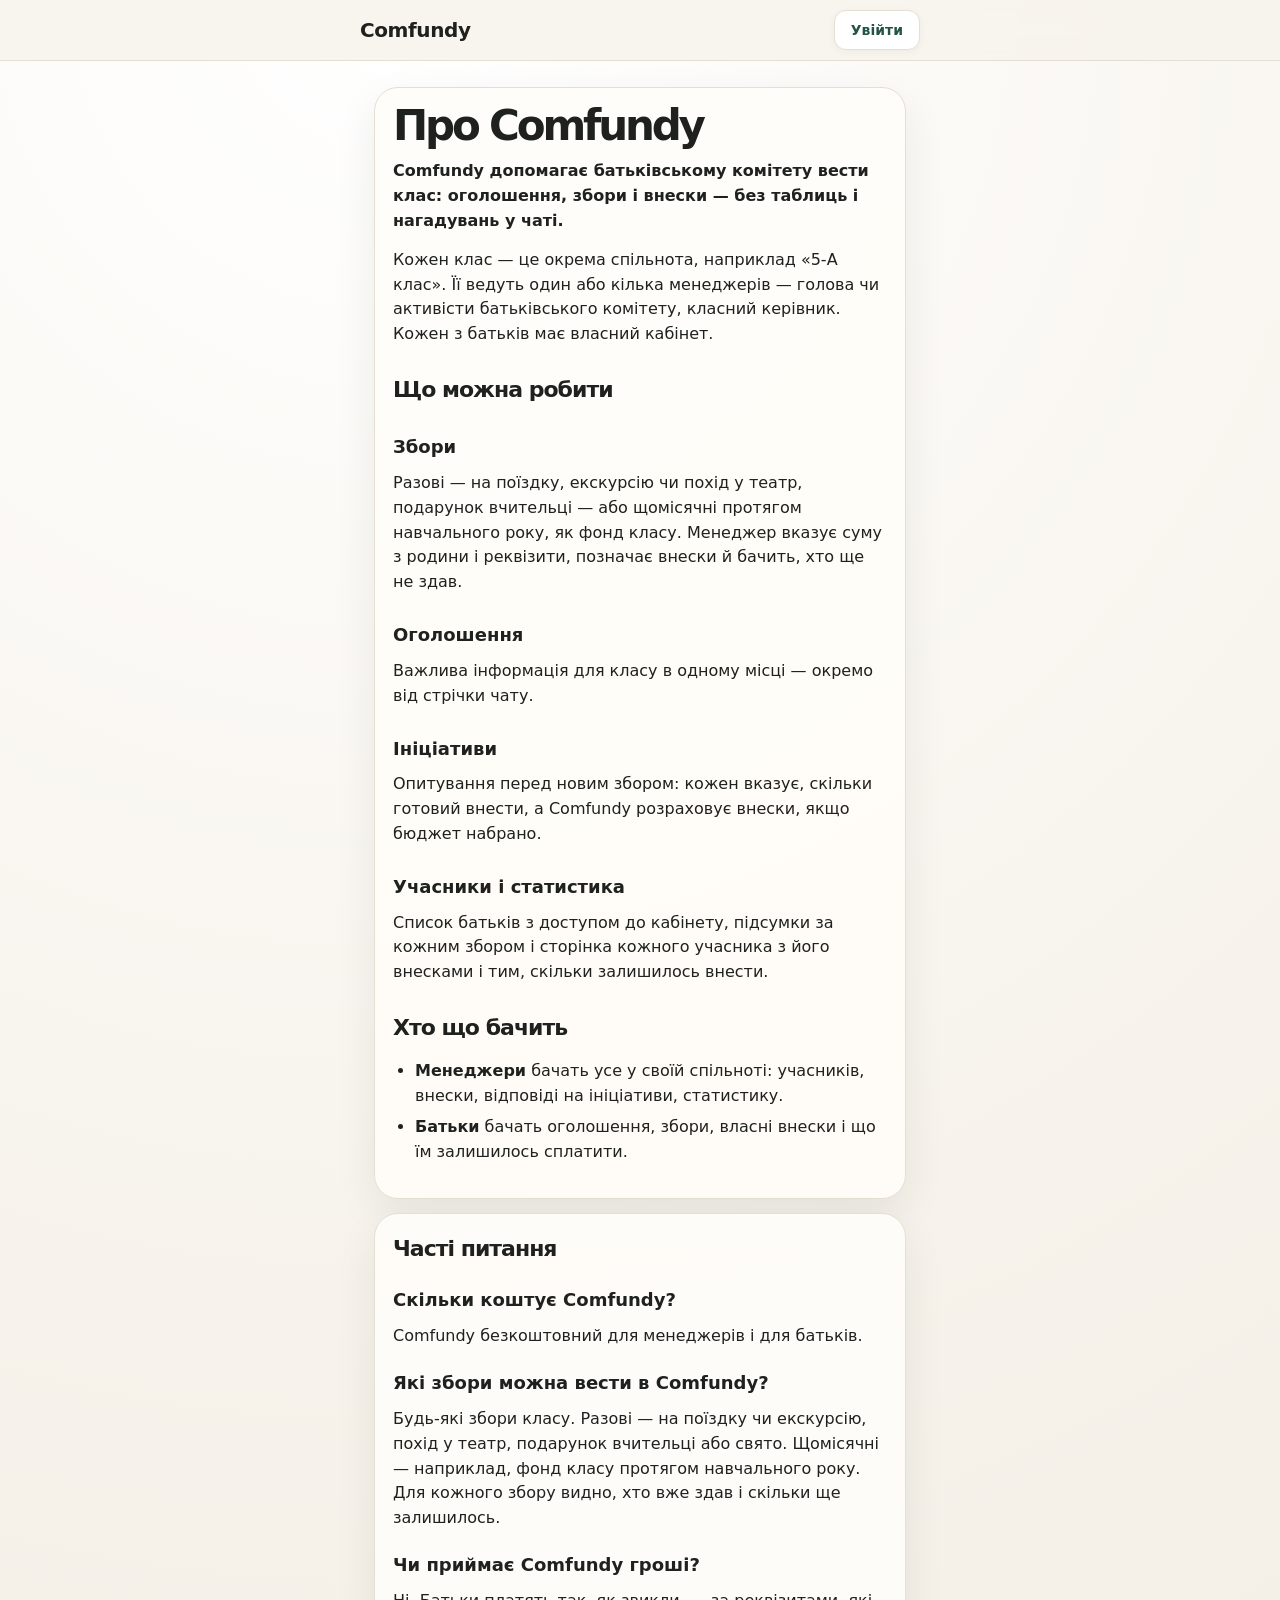
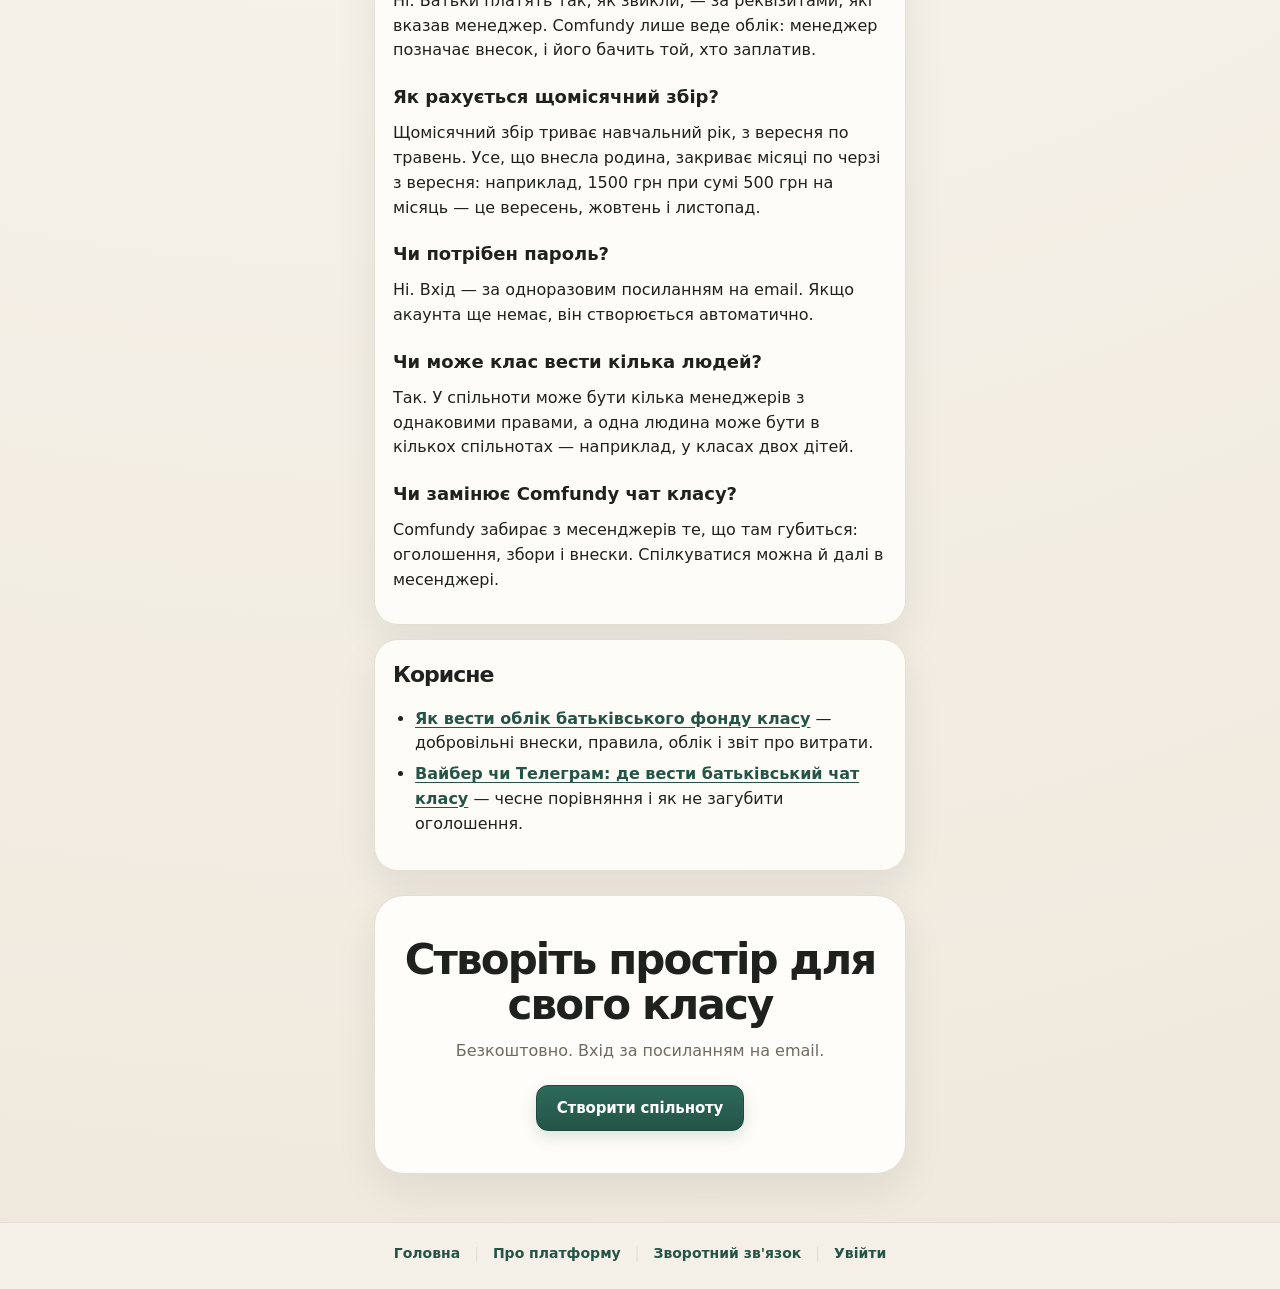
==== about/index.html @ 121c72b6 "Без слова «борг»: лендінг, «Про платформу», llms.txt і кабінет" ====
<!doctype html>
<html lang="uk">
<head>
  <meta charset="utf-8">
  <meta http-equiv="Content-Security-Policy" content="default-src 'self'; script-src 'self' 'unsafe-inline' https://cdn.jsdelivr.net; connect-src 'self' https://rcnyixakafcpmigojfhe.supabase.co wss://rcnyixakafcpmigojfhe.supabase.co; img-src 'self' data:; style-src 'self' 'unsafe-inline'; font-src 'self'; manifest-src 'self'; object-src 'none'; base-uri 'self'; form-action 'self'">
  <meta name="viewport" content="width=device-width,initial-scale=1,viewport-fit=cover">
  <meta name="theme-color" content="#245447">
  <title>Про Comfundy — як батьківському комітету вести збори, внески й оголошення</title>
  <meta name="description" content="Що вміє Comfundy, хто що бачить і відповіді на часті питання: які збори можна вести, скільки коштує, як рахується щомісячний збір.">
  <link rel="icon" href="/favicon.ico" sizes="48x48">
  <link rel="icon" href="/assets/icons/icon.svg" type="image/svg+xml">
  <link rel="apple-touch-icon" href="/assets/icons/apple-touch-icon.png">
  <link rel="manifest" href="/manifest.webmanifest">
  <link rel="canonical" href="https://comfundy.com/about/">
  <meta property="og:type" content="website">
  <meta property="og:locale" content="uk_UA">
  <meta property="og:site_name" content="Comfundy">
  <meta property="og:title" content="Про Comfundy — збори, внески й оголошення батьківського комітету">
  <meta property="og:description" content="Що вміє Comfundy, хто що бачить і відповіді на часті питання. Безкоштовно.">
  <meta property="og:url" content="https://comfundy.com/about/">
  <meta property="og:image" content="https://comfundy.com/assets/og-image.jpg">
  <meta name="twitter:card" content="summary_large_image">
  <script type="application/ld+json">
  {
    "@context": "https://schema.org",
    "@type": "FAQPage",
    "mainEntity": [
      { "@type": "Question", "name": "Скільки коштує Comfundy?",
        "acceptedAnswer": { "@type": "Answer", "text": "Comfundy безкоштовний для менеджерів і для батьків." } },
      { "@type": "Question", "name": "Які збори можна вести в Comfundy?",
        "acceptedAnswer": { "@type": "Answer", "text": "Будь-які збори класу. Разові — на поїздку чи екскурсію, похід у театр, подарунок вчительці або свято. Щомісячні — наприклад, фонд класу протягом навчального року. Для кожного збору видно, хто вже здав і скільки ще залишилось." } },
      { "@type": "Question", "name": "Чи приймає Comfundy гроші?",
        "acceptedAnswer": { "@type": "Answer", "text": "Ні. Батьки платять так, як звикли, — за реквізитами, які вказав менеджер. Comfundy лише веде облік: менеджер позначає внесок, і його бачить той, хто заплатив." } },
      { "@type": "Question", "name": "Як рахується щомісячний збір?",
        "acceptedAnswer": { "@type": "Answer", "text": "Щомісячний збір триває навчальний рік, з вересня по травень. Усе, що внесла родина, закриває місяці по черзі з вересня: наприклад, 1500 грн при сумі 500 грн на місяць — це вересень, жовтень і листопад." } },
      { "@type": "Question", "name": "Чи потрібен пароль?",
        "acceptedAnswer": { "@type": "Answer", "text": "Ні. Вхід — за одноразовим посиланням на email. Якщо акаунта ще немає, він створюється автоматично." } },
      { "@type": "Question", "name": "Чи може клас вести кілька людей?",
        "acceptedAnswer": { "@type": "Answer", "text": "Так. У спільноти може бути кілька менеджерів з однаковими правами, а одна людина може бути в кількох спільнотах — наприклад, у класах двох дітей." } },
      { "@type": "Question", "name": "Чи замінює Comfundy чат класу?",
        "acceptedAnswer": { "@type": "Answer", "text": "Comfundy забирає з месенджерів те, що там губиться: оголошення, збори і внески. Спілкуватися можна й далі в месенджері." } }
    ]
  }
  </script>
  <link rel="stylesheet" href="/css/styles.css?v=0.4.2-r45">
</head>
<body>
  <div class="topbar">
    <div class="topbar-inner">
      <div class="topbar-left"><a class="brand brand-link" href="/" aria-label="Comfundy — на головну">Comfundy</a></div>
      <a class="topbar-login" href="/#/login">Увійти</a>
    </div>
  </div>
  <main class="app">
    <article class="card info-card">
      <h1 class="info-title">Про Comfundy</h1>
      <p><strong>Comfundy допомагає батьківському комітету вести клас: оголошення, збори і внески — без таблиць і нагадувань у чаті.</strong></p>
      <p>Кожен клас — це окрема спільнота, наприклад «5-А клас». Її ведуть один або кілька менеджерів — голова чи активісти батьківського комітету, класний керівник. Кожен з батьків має власний кабінет.</p>

      <h2>Що можна робити</h2>
      <h3>Збори</h3>
      <p>Разові — на поїздку, екскурсію чи похід у театр, подарунок вчительці — або щомісячні протягом навчального року, як фонд класу. Менеджер вказує суму з родини і реквізити, позначає внески й бачить, хто ще не здав.</p>
      <h3>Оголошення</h3>
      <p>Важлива інформація для класу в одному місці — окремо від стрічки чату.</p>
      <h3>Ініціативи</h3>
      <p>Опитування перед новим збором: кожен вказує, скільки готовий внести, а Comfundy розраховує внески, якщо бюджет набрано.</p>
      <h3>Учасники і статистика</h3>
      <p>Список батьків з доступом до кабінету, підсумки за кожним збором і сторінка кожного учасника з його внесками і тим, скільки залишилось внести.</p>

      <h2>Хто що бачить</h2>
      <ul>
        <li><strong>Менеджери</strong> бачать усе у своїй спільноті: учасників, внески, відповіді на ініціативи, статистику.</li>
        <li><strong>Батьки</strong> бачать оголошення, збори, власні внески і що їм залишилось сплатити.</li>
      </ul>
    </article>

    <section class="card info-card faq">
      <h2>Часті питання</h2>
      <h3>Скільки коштує Comfundy?</h3>
      <p>Comfundy безкоштовний для менеджерів і для батьків.</p>
      <h3>Які збори можна вести в Comfundy?</h3>
      <p>Будь-які збори класу. Разові — на поїздку чи екскурсію, похід у театр, подарунок вчительці або свято. Щомісячні — наприклад, фонд класу протягом навчального року. Для кожного збору видно, хто вже здав і скільки ще залишилось.</p>
      <h3>Чи приймає Comfundy гроші?</h3>
      <p>Ні. Батьки платять так, як звикли, — за реквізитами, які вказав менеджер. Comfundy лише веде облік: менеджер позначає внесок, і його бачить той, хто заплатив.</p>
      <h3>Як рахується щомісячний збір?</h3>
      <p>Щомісячний збір триває навчальний рік, з вересня по травень. Усе, що внесла родина, закриває місяці по черзі з вересня: наприклад, 1500 грн при сумі 500 грн на місяць — це вересень, жовтень і листопад.</p>
      <h3>Чи потрібен пароль?</h3>
      <p>Ні. Вхід — за одноразовим посиланням на email. Якщо акаунта ще немає, він створюється автоматично.</p>
      <h3>Чи може клас вести кілька людей?</h3>
      <p>Так. У спільноти може бути кілька менеджерів з однаковими правами, а одна людина може бути в кількох спільнотах — наприклад, у класах двох дітей.</p>
      <h3>Чи замінює Comfundy чат класу?</h3>
      <p>Comfundy забирає з месенджерів те, що там губиться: оголошення, збори і внески. Спілкуватися можна й далі в месенджері.</p>
    </section>

    <section class="card info-card">
      <h2>Корисне</h2>
      <ul>
        <li><a href="/fond-klasu/">Як вести облік батьківського фонду класу</a> — добровільні внески, правила, облік і звіт про витрати.</li>
        <li><a href="/viber-chy-telegram/">Вайбер чи Телеграм: де вести батьківський чат класу</a> — чесне порівняння і як не загубити оголошення.</li>
      </ul>
    </section>

    <section class="landing-cta info-cta">
      <h2>Створіть простір для свого класу</h2>
      <p>Безкоштовно. Вхід за посиланням на email.</p>
      <a class="landing-create" href="/#/communities/new">Створити спільноту</a>
    </section>
  </main>
  <footer class="footer">
    <nav class="footer-inner" aria-label="Навігація">
      <a class="footer-link" href="/">Головна</a>
      <span class="footer-separator">|</span>
      <a class="footer-link" href="/about/" aria-current="page">Про платформу</a>
      <span class="footer-separator">|</span>
      <a class="footer-link" href="/#/feedback">Зворотний зв'язок</a>
      <span class="footer-separator">|</span>
      <a class="footer-link" href="/#/login">Увійти</a>
    </nav>
  </footer>
</body>
</html>
---- css/styles.css ----
:root{--bg:#f7f3ec;--card:#fffdf9;--ink:#1f211f;--muted:#706b62;--line:#e5ded2;--accent:#245447;--soft:#e0eee6;--ok:#267044;--warn:#a14c32;--shadow:0 16px 40px rgba(31,33,31,.08);--radius:24px}
*{box-sizing:border-box}body{margin:0;font-family:Inter,ui-sans-serif,system-ui,-apple-system,"Segoe UI",sans-serif;background:radial-gradient(circle at 30% 0%,#fff 0%,var(--bg) 42%,#efe8dc 100%);color:var(--ink);min-height:100svh;display:flex;flex-direction:column}
.app,.topbar-inner,.footer-inner{max-width:560px;margin:auto}.app{padding:12px calc(14px + env(safe-area-inset-right)) 40px calc(14px + env(safe-area-inset-left));width:100%;flex:1}.topbar{position:sticky;top:0;z-index:30;padding:calc(10px + env(safe-area-inset-top)) calc(14px + env(safe-area-inset-right)) 10px calc(14px + env(safe-area-inset-left));backdrop-filter:blur(18px);background:rgba(247,243,236,.82);border-bottom:1px solid var(--line)}
.topbar-inner,.brand,.title-row,.status-label,.link-box,.history-item{display:flex;align-items:center}.topbar-inner,.title-row,.history-item{justify-content:space-between;gap:12px}.brand-stack{display:flex;flex-direction:column;align-items:flex-start;line-height:1.05}.brand{font-weight:900;font-size:20px}.brand-subtitle{margin-top:4px;color:var(--muted);font-size:12px;font-weight:700}
.hero{padding:26px 4px 18px}h1{margin:0 0 12px;font-size:clamp(34px,10vw,54px);line-height:.94;letter-spacing:-.075em}.lead,.caption,.status-text{color:var(--muted);line-height:1.45}.lead{font-size:17px;margin:0}.form-intro{margin-bottom:10px}.card{background:rgba(255,253,249,.95);border:1px solid var(--line);border-radius:var(--radius);box-shadow:var(--shadow);padding:18px;margin:14px 0}.compact{padding:14px}.title-row{align-items:flex-start;margin-bottom:14px}h2{font-size:22px;letter-spacing:-.045em;margin:0}.caption{font-size:14px;margin:0}.step{min-width:32px;height:32px;border-radius:12px;display:grid;place-items:center;background:var(--soft);color:var(--accent);font-weight:900}
label{display:block;font-size:13px;font-weight:850;margin:14px 0 7px}input,textarea,select{width:100%;border:1px solid var(--line);border-radius:16px;padding:14px;font:inherit;font-size:16px;background:#fff;color:var(--ink);outline:none}select{appearance:none;background-image:linear-gradient(45deg,transparent 50%,var(--muted) 50%),linear-gradient(135deg,var(--muted) 50%,transparent 50%);background-position:calc(100% - 20px) 21px,calc(100% - 15px) 21px;background-size:5px 5px,5px 5px;background-repeat:no-repeat;padding-right:42px}textarea{min-height:92px;resize:vertical}.grid,.stats{display:grid;grid-template-columns:1fr 1fr;gap:10px}.buttons{display:grid;grid-template-columns:1fr;gap:10px;margin-top:14px}.check-row{display:flex;align-items:center;gap:10px;margin-top:18px;cursor:pointer}.check-row input{width:20px;height:20px;padding:0;margin:0;accent-color:var(--accent)}.field-note{margin:6px 2px 0;color:var(--muted);font-size:12px;line-height:1.4}.email-delivery-block{margin-top:18px;padding-top:16px;border-top:1px solid var(--line)}.email-delivery-block label{margin-top:0}
.rich-input{width:100%;min-height:110px;border:1px solid var(--line);border-radius:16px;padding:14px;background:#fff;color:var(--ink);font:inherit;font-size:16px;line-height:1.5;outline:none;overflow-wrap:anywhere}.rich-input:empty:before{content:attr(data-placeholder);color:#8b877f}.rich-input p,.rich-content p{margin:0 0 10px}.rich-input p:last-child,.rich-content p:last-child{margin-bottom:0}.rich-input ul,.rich-input ol,.rich-content ul,.rich-content ol{margin:8px 0;padding-left:24px}.rich-input li,.rich-content li{margin:4px 0}.rich-content{overflow-wrap:anywhere}
button,.button{width:100%;min-height:50px;border:0;border-radius:999px;padding:13px 16px;background:var(--accent);color:#fff;font-weight:900;font-size:15px;cursor:pointer;text-decoration:none;display:flex;align-items:center;justify-content:center}button.secondary,.button.secondary{background:#fff;color:var(--accent);border:1px solid var(--line)}button.ghost{background:transparent;color:var(--accent);border:1px solid var(--soft)}button.danger{background:var(--warn)}button.small{width:auto;min-height:38px;padding:8px 14px}button:disabled{opacity:.55;cursor:not-allowed}
.status{border-radius:22px;border:1px solid var(--line);background:#fbfaf7;padding:16px}.status-label{gap:8px;font-size:13px;color:var(--muted);font-weight:800;margin-bottom:8px}.status-main{font-size:24px;font-weight:950;margin-bottom:6px}.stats{margin-top:12px}.stat{border:1px solid var(--line);background:#fff;border-radius:18px;padding:13px}.stat strong{display:block;font-size:22px}.stat span{color:var(--muted);font-size:12px}.privacy{background:var(--soft);color:#244536;border-radius:20px;padding:14px;line-height:1.45;font-size:14px}
.link-box{gap:8px;border:1px solid var(--line);border-radius:18px;padding:10px;background:#fff;margin:8px 0 14px}.link-box input{border:0;padding:6px;box-shadow:none;background:transparent;font-size:13px}.link-box button{width:auto;min-height:40px;padding:9px 13px}.table{display:grid;gap:8px}.row{display:grid;grid-template-columns:1.4fr .9fr .9fr;gap:8px;align-items:center;padding:10px;border:1px solid var(--line);border-radius:16px;background:#fff;font-size:13px}.comments-row{grid-template-columns:1.25fr .78fr .78fr .9fr}.header{background:transparent;border:0;color:var(--muted);font-weight:900}.comment-link{width:auto;min-height:0;padding:0;background:transparent;color:var(--accent);border-radius:0;font-size:13px;font-weight:850;text-decoration:underline;justify-content:flex-start}.tag{font-size:12px;border-radius:999px;padding:6px 9px;font-weight:900;background:#f2e9df;color:var(--warn)}.tag.ok{background:#e0f0e5;color:var(--ok)}
.history-list{display:grid;gap:10px;margin-top:12px}.history-item{padding:12px;border:1px solid var(--line);border-radius:16px;background:#fff}.history-item small{display:block;color:var(--muted);margin-top:4px}.toast{position:fixed;left:calc(14px + env(safe-area-inset-left));right:calc(14px + env(safe-area-inset-right));bottom:calc(18px + env(safe-area-inset-bottom));z-index:20;max-width:532px;margin:auto;background:#1f211f;color:#fff;border-radius:18px;padding:13px 14px;opacity:0;transform:translateY(12px);transition:.25s;pointer-events:none}.toast.show{opacity:1;transform:none}.hidden{display:none}.error{color:var(--warn);font-size:13px;font-weight:800;margin-top:8px}.muted{color:var(--muted)}
.drawer-overlay{position:fixed;inset:0;z-index:60;display:flex;justify-content:flex-end}.drawer-backdrop{position:absolute;inset:0;width:100%;height:100%;min-height:0;border-radius:0;background:rgba(31,33,31,.38);padding:0}.comment-drawer{position:relative;width:min(440px,92vw);height:100%;background:var(--card);box-shadow:-18px 0 48px rgba(31,33,31,.18);padding:calc(22px + env(safe-area-inset-top)) 20px calc(22px + env(safe-area-inset-bottom));overflow:auto}.drawer-head{display:flex;align-items:flex-start;justify-content:space-between;gap:14px;padding-bottom:18px;border-bottom:1px solid var(--line)}.drawer-close{width:40px;min-width:40px;height:40px;min-height:40px;padding:0;background:transparent;color:var(--accent);border:1px solid var(--line);font-size:26px;line-height:1}.comment-text{white-space:pre-wrap;overflow-wrap:anywhere;line-height:1.55;padding:20px 0;font-size:16px}
.footer{position:relative;z-index:21;border-top:1px solid var(--line);background:rgba(247,243,236,.72);padding:8px calc(14px + env(safe-area-inset-right)) calc(14px + env(safe-area-inset-bottom)) calc(14px + env(safe-area-inset-left))}.footer-inner{display:flex;justify-content:center;align-items:stretch;gap:0;font-size:14px}.footer-link{display:flex;align-items:center;justify-content:center;min-height:44px;padding:10px 12px;color:var(--accent);font-weight:800;text-decoration:none}.footer-link:hover{text-decoration:underline}.footer-separator{display:flex;align-items:center;color:var(--line);padding:0 2px}
.info-hero{padding-bottom:10px}.info-card{line-height:1.55}.info-card h2{margin-bottom:14px}.info-card h3{font-size:18px;margin:26px 0 10px}.info-card h4{font-size:16px;margin:0 0 8px}.info-card p{margin:0 0 14px}.info-card ul{padding-left:22px;margin:0 0 16px}.info-card li{margin:6px 0}.scenario{padding:16px 0;border-top:1px solid var(--line)}.scenario:first-of-type{border-top:0}.flow-diagram{margin:24px 0;padding:18px;border-radius:20px;background:var(--soft);text-align:center}.flow-node{display:inline-block;max-width:100%;padding:10px 14px;border-radius:14px;background:#fff;border:1px solid var(--line);font-weight:850}.flow-arrow{padding:5px 0;color:var(--accent);font-weight:900}.flow-branches{display:grid;grid-template-columns:1fr 1fr;gap:10px;margin-top:14px}.flow-result{padding:12px;border-radius:16px;background:#fff;border:1px solid var(--line);display:flex;flex-direction:column;gap:4px}.flow-result strong{font-size:13px}.flow-result span{font-size:12px;color:var(--muted)}.info-actions{margin-top:20px}.contact-card{text-align:center}.contact-phone{display:inline-block;margin-top:8px;color:var(--accent);font-size:22px;font-weight:900;text-decoration:none}
.account-hero{padding-bottom:10px}.account-create{margin-bottom:24px}.account-section{margin:26px 0}.account-section>h2{margin:0 4px 12px}.initiative-list{display:grid;gap:12px}.initiative-card{background:rgba(255,253,249,.95);border:1px solid var(--line);border-radius:22px;box-shadow:var(--shadow);padding:16px}.initiative-card-head{display:flex;align-items:flex-start;justify-content:space-between;gap:12px}.initiative-card h3{margin:0 0 5px;font-size:19px;letter-spacing:-.035em}.initiative-finance{margin-top:14px;padding:12px 14px;border-radius:16px;background:#fbfaf7;border:1px solid var(--line);display:flex;align-items:baseline;gap:6px;flex-wrap:wrap}.initiative-finance strong{font-size:20px}.initiative-finance span{font-size:12px;color:var(--muted)}.initiative-open{display:inline-flex;margin-top:14px;color:var(--accent);font-weight:900;text-decoration:none}.initiative-open:hover{text-decoration:underline}.account-actions{margin-top:30px}
@media(min-width:720px){.buttons{grid-template-columns:1fr 1fr}.info-actions{grid-template-columns:1fr}}
@media(max-width:430px){.stats{grid-template-columns:1fr}.row,.comments-row{grid-template-columns:1fr}.header{display:none}.link-box{align-items:stretch;flex-direction:column}.link-box button{width:100%}.footer-inner{flex-wrap:wrap}.footer-link{padding:10px 9px}.comment-drawer{align-self:flex-end;width:100%;height:min(78svh,640px);border-radius:24px 24px 0 0;padding:20px 18px calc(20px + env(safe-area-inset-bottom))}.drawer-overlay{align-items:flex-end}.initiative-card-head{align-items:flex-start}}
@media(max-width:380px){.flow-branches{grid-template-columns:1fr}.brand{font-size:18px}}

.account-nav{display:grid;grid-template-columns:repeat(3,1fr);gap:8px;margin:0 0 22px}.account-nav-link,.community-tab{display:flex;align-items:center;justify-content:center;min-height:42px;padding:9px 12px;border:1px solid var(--line);border-radius:999px;background:#fff;color:var(--accent);font-size:13px;font-weight:850;text-decoration:none}.account-nav-link.active,.community-tab.active{background:var(--accent);color:#fff;border-color:var(--accent)}
.community-tabs{display:grid;grid-template-columns:1fr 1fr;gap:8px;margin:0 0 20px}.community-list,.member-list{display:grid;gap:12px}.community-card,.member-card{background:rgba(255,253,249,.95);border:1px solid var(--line);border-radius:22px;box-shadow:var(--shadow);padding:16px}.community-card h3,.member-card h3{margin:0;font-size:18px;letter-spacing:-.03em}.community-description{margin-top:7px}.community-meta{display:flex;gap:12px;flex-wrap:wrap;margin-top:14px;color:var(--muted);font-size:13px}.member-card{display:flex;align-items:flex-start;justify-content:space-between;gap:12px}.community-chip{display:inline-flex;align-items:center;max-width:100%;margin-top:8px;padding:6px 9px;border-radius:999px;background:var(--soft);color:var(--accent);font-size:12px;font-weight:850;text-decoration:none}.muted-chip{color:var(--muted);background:#f2eee7}.initiative-community{margin-top:8px}.community-hero{padding-bottom:10px}.eyebrow{margin:0 0 8px;color:var(--muted);font-size:12px;font-weight:900;text-transform:uppercase;letter-spacing:.08em}.community-context{margin:14px 0 4px}.community-create-card{margin-top:0}
@media(max-width:430px){.account-nav{grid-template-columns:1fr}.community-tabs{grid-template-columns:1fr 1fr}.member-card{flex-direction:column}}

.menu-button{width:44px;min-width:44px;height:44px;min-height:44px;padding:10px;border:1px solid var(--line);border-radius:14px;background:#fff;color:var(--accent);box-shadow:none}.menu-button svg{width:22px;height:22px;fill:none;stroke:currentColor;stroke-width:2;stroke-linecap:round}.manager-menu-drawer{position:fixed;inset:0;z-index:80;pointer-events:none}.manager-menu-drawer.open{pointer-events:auto}.manager-menu-backdrop{position:absolute;inset:0;width:100%;height:100%;min-height:0;padding:0;border-radius:0;background:rgba(31,33,31,.34);opacity:0;transition:opacity .2s}.manager-menu-panel{position:absolute;top:0;right:0;width:min(360px,88vw);height:100%;padding:calc(18px + env(safe-area-inset-top)) 18px calc(18px + env(safe-area-inset-bottom));background:var(--card);box-shadow:-20px 0 55px rgba(31,33,31,.16);transform:translateX(102%);transition:transform .24s ease;display:flex;flex-direction:column}.manager-menu-drawer.open .manager-menu-backdrop{opacity:1}.manager-menu-drawer.open .manager-menu-panel{transform:none}.manager-menu-head{display:flex;align-items:center;justify-content:space-between;padding-bottom:18px;border-bottom:1px solid var(--line);font-size:18px}.manager-menu-close{width:40px;min-width:40px;height:40px;min-height:40px;padding:0;border:1px solid var(--line);background:#fff;color:var(--accent);font-size:25px;line-height:1}.manager-menu-links{display:grid;gap:6px;padding:18px 0}.manager-menu-link{display:flex;align-items:center;min-height:48px;padding:11px 14px;border-radius:14px;color:var(--ink);font-weight:850;text-decoration:none}.manager-menu-link:hover{background:#f5f1ea}.manager-menu-link.active{background:var(--soft);color:var(--accent)}.manager-menu-account{margin-top:auto;padding-top:16px;border-top:1px solid var(--line)}.manager-menu-email{color:var(--muted);font-size:13px;overflow-wrap:anywhere;margin-bottom:10px}.manager-menu-signout,.manager-menu-login{width:auto;min-height:38px;padding:8px 0;background:transparent;color:var(--accent);font-weight:850;text-decoration:none;justify-content:flex-start}.menu-open{overflow:hidden}
.member-search{position:relative;margin:0 0 18px}.member-search span{position:absolute;left:14px;top:50%;transform:translateY(-50%);color:var(--muted);font-size:22px;pointer-events:none}.member-search input{padding-left:42px;background:#fff}.account-create{margin-top:2px}

.collection-list,.contribution-list,.stats-list{display:grid;gap:12px}.collection-card,.contribution-card{background:rgba(255,253,249,.95);border:1px solid var(--line);border-radius:22px;box-shadow:var(--shadow);padding:16px}.collection-card-head,.contribution-head{display:flex;align-items:flex-start;justify-content:space-between;gap:12px}.collection-card h3,.contribution-card h3{margin:0 0 5px;font-size:19px;letter-spacing:-.035em}.collection-summary{display:grid;grid-template-columns:repeat(3,1fr);gap:8px;margin-top:14px}.collection-summary span{padding:10px;border:1px solid var(--line);border-radius:14px;background:#fbfaf7}.collection-summary strong{display:block;font-size:16px}.collection-summary small{display:block;color:var(--muted);font-size:11px;margin-top:2px}.collection-hero .tag{display:inline-flex}.collection-stats{display:grid;grid-template-columns:repeat(3,1fr);gap:9px;margin:8px 0 24px}.collection-stats>div{padding:13px;border:1px solid var(--line);border-radius:18px;background:rgba(255,253,249,.85)}.collection-stats strong{display:block;font-size:20px}.collection-stats span{display:block;color:var(--muted);font-size:12px;margin-top:3px}.compact-stats{opacity:.92}.statistics-overview{grid-template-columns:repeat(2,1fr)}.contribution-amount{font-size:20px}.collection-period{display:inline-flex;padding:6px 9px;border-radius:999px;background:var(--soft);color:var(--accent);font-size:12px;font-weight:850;white-space:nowrap}.contribution-note{margin:12px 0 0;line-height:1.45}.contribution-created{margin-top:12px;padding-top:10px;border-top:1px solid var(--line);color:var(--muted);font-size:12px}.contribution-form{padding-top:4px}.contribution-drawer{overflow:visible}.contribution-drawer .contribution-form{overflow:auto;max-height:calc(100vh - 110px);padding-bottom:20px}.autosuggest{position:relative}.autosuggest-options{position:absolute;z-index:5;top:calc(100% + 5px);left:0;right:0;max-height:250px;overflow:auto;border:1px solid var(--line);border-radius:16px;background:#fff;box-shadow:var(--shadow);padding:6px}.autosuggest-option{width:100%;min-height:0;padding:10px 11px;border-radius:11px;background:#fff;color:var(--ink);display:flex;flex-direction:column;align-items:flex-start;text-align:left}.autosuggest-option:hover{background:var(--soft)}.autosuggest-option span{color:var(--muted);font-size:12px;font-weight:500;margin-top:2px}.autosuggest-empty{padding:12px;color:var(--muted);font-size:13px}.stats-row{display:flex;align-items:center;justify-content:space-between;gap:14px;padding:14px 16px;border:1px solid var(--line);border-radius:18px;background:#fff}.stats-row>div{min-width:0}.stats-row span{display:block;color:var(--muted);font-size:12px;margin-top:3px}.stats-row>strong{white-space:nowrap}.manager-menu-links{overflow:auto}
@media(max-width:430px){.collection-summary,.collection-stats{grid-template-columns:1fr 1fr}.collection-summary span:last-child{grid-column:1/-1}.contribution-head{flex-direction:column}.collection-period{align-self:flex-start}}

.manager-menu-switch{display:flex;align-items:center;min-height:42px;margin-bottom:12px;padding:9px 0;color:var(--accent);font-weight:900;text-decoration:none;border-bottom:1px solid var(--line)}
.member-card-main{min-width:0;flex:1}.member-access-button{margin-top:10px}.member-access-status{display:inline-flex;margin-top:10px;padding:6px 9px;border-radius:999px;background:var(--soft);color:var(--accent);font-size:12px;font-weight:850}
.simple-stats{margin:8px 0 24px;padding:14px 2px 16px;border-bottom:1px solid var(--line)}.simple-stats-primary strong{display:block;font-size:30px;letter-spacing:-.04em}.simple-stats-primary span{display:block;margin-top:2px;color:var(--muted);font-size:13px}.simple-stats-meta{margin-top:10px;color:var(--muted);font-size:13px;line-height:1.5}.simple-stats-detail{margin-top:5px;color:var(--muted);font-size:12px}
.personal-total{margin-top:16px}.personal-total strong{display:block;font-size:24px}.personal-total span{display:block;color:var(--muted);font-size:12px;margin-top:2px}.participant-collection-card .caption:last-of-type{margin-top:6px}.participant-contribution-card .contribution-head{align-items:center}

.menu-community{padding:4px 0 14px}.menu-community>span{display:block;margin-bottom:7px;color:var(--muted);font-size:12px;font-weight:850}.menu-community select{border-radius:14px;padding:11px 38px 11px 12px;font-size:14px;font-weight:850}.menu-community-actions{display:flex;gap:14px;margin-top:9px}.menu-community-actions a,.menu-community-action{color:var(--accent);font-size:12px;font-weight:850;text-decoration:none}.menu-community-empty{color:var(--muted);font-size:13px;margin-bottom:8px}.manager-menu-separator{height:1px;background:var(--line);margin:0 0 10px}
.announcement-list{display:grid;gap:12px}.announcement-card{background:rgba(255,253,249,.95);border:1px solid var(--line);border-radius:22px;box-shadow:var(--shadow);padding:16px}.announcement-card h3{margin:0 0 9px;font-size:19px;letter-spacing:-.035em}.announcement-card p{margin:0;white-space:pre-wrap;line-height:1.5}.announcement-date{margin-top:12px;padding-top:10px;border-top:1px solid var(--line);color:var(--muted);font-size:12px}

.menu-community-fixed{padding-bottom:12px}.menu-community-fixed strong{display:block;font-size:16px;line-height:1.35}
.community-card{position:relative}.community-card-open{width:100%;min-height:0;padding:0;background:transparent;color:var(--ink);border:0;border-radius:0;display:block;text-align:left}.community-card-title-row{display:flex;align-items:flex-start;justify-content:space-between;gap:10px}.community-edit-link{display:inline-flex;margin-top:14px;color:var(--accent);font-size:13px;font-weight:850;text-decoration:none}.active-community-card{border-color:rgba(36,84,71,.28)}
.contribution-drawer{display:flex;flex-direction:column;overflow:hidden}.contribution-drawer .drawer-head{flex:0 0 auto}.contribution-drawer .contribution-form{flex:1 1 auto;min-height:0;overflow:auto;max-height:none;padding-bottom:18px}.contribution-actions{flex:0 0 auto;padding:14px 0 calc(4px + env(safe-area-inset-bottom));border-top:1px solid var(--line);background:var(--card)}.contribution-actions button{width:100%}
@media(max-width:430px){.contribution-drawer{height:min(88svh,760px)}}

/* Compact object-create actions */
.account-create{display:flex;align-items:center;margin-top:4px;margin-bottom:24px}
.account-create .button,.account-create>button{
  width:auto;
  min-height:44px;
  padding:10px 16px 10px 12px;
  gap:9px;
  border:1px solid rgba(36,84,71,.12);
  background:var(--soft);
  color:var(--accent);
  box-shadow:0 7px 18px rgba(31,33,31,.06);
  font-size:14px;
  letter-spacing:-.01em;
}
.account-create .button::before,.account-create>button::before{
  content:'+';
  display:grid;
  place-items:center;
  width:24px;
  height:24px;
  flex:0 0 24px;
  border-radius:50%;
  background:var(--accent);
  color:#fff;
  font-size:18px;
  font-weight:700;
  line-height:1;
}
.account-create .button:hover,.account-create>button:hover{transform:translateY(-1px);box-shadow:0 9px 22px rgba(31,33,31,.09)}
.page-back{display:inline-flex;align-items:center;gap:6px;margin:18px 4px 0;color:var(--accent);font-size:14px;font-weight:850;text-decoration:none}
.page-back:hover{text-decoration:underline}
.member-edit-link{display:inline-flex;margin-top:10px;color:var(--accent);font-size:13px;font-weight:850;text-decoration:none}
.member-edit-link:hover{text-decoration:underline}
@media(max-width:430px){
  .account-create .button,.account-create>button{min-height:42px;padding:9px 14px 9px 10px}
}


/* Public landing */
.landing{display:grid;gap:64px;padding:12px 0 36px}.landing-hero{display:grid;grid-template-columns:minmax(0,.9fr) minmax(0,1.1fr);gap:34px;align-items:center;padding:28px 0 8px}.landing-hero-title,.landing-section-head h2,.landing-participant h2,.landing-cta h2{margin:0;letter-spacing:-.045em;line-height:1.05}.landing-hero-title{font-size:clamp(38px,6vw,66px)}.landing-lead{margin:0;max-width:620px;font-size:18px;line-height:1.55;color:var(--muted)}.landing-eyebrow{margin:0 0 10px;color:var(--accent);font-size:12px;font-weight:900;text-transform:uppercase;letter-spacing:.12em}.landing-actions{display:flex;align-items:center;gap:14px;margin-top:14px;flex-wrap:wrap}.landing-actions-under-image{justify-content:flex-start}.landing-create{display:inline-flex;align-items:center;justify-content:center;width:auto;min-height:46px;padding:12px 20px;border:1px solid #1f4a3f;border-radius:12px;background:linear-gradient(180deg,#2d6a5a 0%,#245447 100%);color:#fff;box-shadow:0 6px 16px rgba(36,84,71,.16);font-size:15px;font-weight:850;text-decoration:none;letter-spacing:-.01em;transition:transform .15s ease,box-shadow .15s ease,background .15s ease}.landing-create:hover{transform:translateY(-1px);background:linear-gradient(180deg,#275f51 0%,#1f4a3f 100%);box-shadow:0 8px 18px rgba(36,84,71,.2)}.landing-create:active{transform:translateY(0);box-shadow:0 3px 10px rgba(36,84,71,.16)}.landing-hero-visual img{display:block;width:100%;border-radius:30px;box-shadow:var(--shadow)}.landing-section{display:grid;gap:24px}.landing-section-head{max-width:760px}.landing-section-head h2,.landing-participant h2,.landing-cta h2{font-size:clamp(28px,4vw,42px)}.landing-features{display:grid;grid-template-columns:repeat(3,1fr);gap:18px}.landing-feature{overflow:hidden;border:1px solid var(--line);border-radius:26px;background:var(--card);box-shadow:var(--shadow)}.landing-feature img{display:block;width:100%;aspect-ratio:4/3;object-fit:cover}.landing-feature-copy{padding:18px}.landing-feature h3,.landing-steps h3{margin:0 0 8px;font-size:20px;letter-spacing:-.03em}.landing-feature p,.landing-steps p,.landing-participant p,.landing-cta p{margin:0;color:var(--muted);line-height:1.55}.landing-steps{display:grid;grid-template-columns:repeat(3,1fr);gap:14px}.landing-steps article{padding:22px;border:1px solid var(--line);border-radius:22px;background:rgba(255,253,249,.92)}.landing-steps span{display:grid;place-items:center;width:34px;height:34px;margin-bottom:16px;border-radius:50%;background:var(--soft);color:var(--accent);font-weight:900}.landing-participant{display:grid;grid-template-columns:1fr .8fr;gap:28px;align-items:start;padding:30px;border-radius:28px;background:var(--soft)}.landing-participant ul{margin:0;padding:0;list-style:none;display:grid;gap:10px}.landing-participant li{padding:12px 14px;border-radius:16px;background:#fff;font-weight:800}.landing-participant li::before{content:'✓';margin-right:10px;color:var(--accent)}.landing-cta{text-align:center;padding:42px 24px;border:1px solid var(--line);border-radius:30px;background:var(--card);box-shadow:var(--shadow)}.landing-cta p{margin-top:12px}.landing-cta .landing-create{margin-top:22px}
@media(max-width:820px){.landing{gap:48px}.landing-hero{grid-template-columns:1fr;padding-top:10px}.landing-hero-title{order:1}.landing-hero-copy{order:2}.landing-hero-visual{order:3}.landing-hero-actions{order:4;margin-top:-20px}.landing-features,.landing-steps{grid-template-columns:1fr}.landing-participant{grid-template-columns:1fr}.landing-feature{display:grid;grid-template-columns:140px 1fr;align-items:stretch}.landing-feature img{height:100%;aspect-ratio:auto}}
@media(max-width:520px){.landing{gap:40px}.landing-hero-title{font-size:40px}.landing-lead{font-size:16px}.landing-hero-visual img{border-radius:22px}.landing-feature{display:block}.landing-feature img{aspect-ratio:4/3;height:auto}.landing-participant{padding:22px}.landing-cta{padding:30px 18px}.landing-actions{align-items:flex-start;gap:12px}}


@media(min-width:821px){
  .landing{
    width:min(1160px,calc(100vw - 48px));
    margin-left:50%;
    transform:translateX(-50%);
  }
  /* Desktop hero: title, text and button together on the left, illustration on the right. */
  .landing-hero{
    grid-template-columns:minmax(0,1fr) minmax(460px,1.08fr);
    grid-template-rows:1fr auto auto auto 1fr;
    grid-template-areas:
      ". visual"
      "title visual"
      "copy visual"
      "actions visual"
      ". visual";
    align-content:center;
    column-gap:56px;
    row-gap:22px;
    align-items:start;
    padding-top:42px;
  }
  .landing-hero-title{
    grid-area:title;
    align-self:end;
    font-size:clamp(44px,4.4vw,62px);
  }
  .landing-hero-actions{grid-area:actions;margin-top:4px}
  .landing-hero-copy{
    grid-area:copy;
    align-self:end;
    padding-bottom:0;
  }
  .landing-lead{
    max-width:500px;
    font-size:18px;
  }
  .landing-hero-visual{
    grid-area:visual;
    align-self:center;
  }
}

/* Cabinet buttons in the landing style (rounded rectangle, soft gradient, subtle lift). */
:is(.app,.comment-drawer) :is(button,.button):not(.comment-link,.drawer-close,.drawer-backdrop,.community-card-open,.autosuggest-option,.menu-button){
  border-radius:12px;
  border:1px solid #1f4a3f;
  background:linear-gradient(180deg,#2d6a5a 0%,#245447 100%);
  color:#fff;
  box-shadow:0 6px 16px rgba(36,84,71,.16);
  font-weight:850;
  letter-spacing:-.01em;
  transition:transform .15s ease,box-shadow .15s ease,background .15s ease;
}
:is(.app,.comment-drawer) :is(button,.button):not(.comment-link,.drawer-close,.drawer-backdrop,.community-card-open,.autosuggest-option,.menu-button):hover{
  transform:translateY(-1px);
  background:linear-gradient(180deg,#275f51 0%,#1f4a3f 100%);
  box-shadow:0 8px 18px rgba(36,84,71,.2);
}
:is(.app,.comment-drawer) :is(button,.button):not(.comment-link,.drawer-close,.drawer-backdrop,.community-card-open,.autosuggest-option,.menu-button):active{
  transform:translateY(0);
  box-shadow:0 3px 10px rgba(36,84,71,.16);
}
:is(.app,.comment-drawer) :is(button,.button):is(.secondary,.ghost):not(.comment-link){
  background:#fff;
  color:var(--accent);
  border:1px solid var(--line);
  box-shadow:0 2px 8px rgba(31,33,31,.05);
}
:is(.app,.comment-drawer) :is(button,.button):is(.secondary,.ghost):not(.comment-link):hover{
  background:#fbfaf7;
  border-color:rgba(36,84,71,.35);
  box-shadow:0 6px 14px rgba(31,33,31,.08);
}
:is(.app,.comment-drawer) button.danger{
  border-color:#8a3f28;
  background:linear-gradient(180deg,#b35a3d 0%,#a14c32 100%);
  box-shadow:0 6px 16px rgba(161,76,50,.18);
}
:is(.app,.comment-drawer) button.danger:hover{
  background:linear-gradient(180deg,#a85236 0%,#8a3f28 100%);
  box-shadow:0 8px 18px rgba(161,76,50,.22);
}
:is(.app,.comment-drawer) button:disabled{
  opacity:.6;
  cursor:default;
  transform:none;
  box-shadow:none;
}


/* Quick fixes 2026-10-14 */
/* Closed side menu: no shadow bleeding in from the right edge. */
.manager-menu-drawer:not(.open) .manager-menu-panel{box-shadow:none;visibility:hidden;transition:transform .24s ease,visibility 0s linear .24s}
.manager-menu-drawer.open .manager-menu-panel{visibility:visible;transition:transform .24s ease}

/* Collection card: three figures in one row on every width. */
.collection-summary{grid-template-columns:repeat(3,minmax(0,1fr))}
.collection-summary span:last-child{grid-column:auto}
.collection-summary strong{font-size:15px;white-space:nowrap}

/* No footer inside the cabinet; feedback lives in the menu. */
.in-cabinet .footer{display:none}
.manager-menu-feedback{display:block;margin-bottom:10px;color:var(--muted);font-size:13px;font-weight:700;text-decoration:none}
.manager-menu-feedback:hover{color:var(--accent);text-decoration:underline}

/* Sign-in link in the header on the landing page. */
.topbar-login{display:inline-flex;align-items:center;min-height:40px;padding:8px 16px;border:1px solid var(--line);border-radius:12px;background:#fff;color:var(--accent);font-size:14px;font-weight:850;text-decoration:none;box-shadow:0 2px 8px rgba(31,33,31,.05);transition:border-color .15s ease,box-shadow .15s ease}
.topbar-login:hover{border-color:rgba(36,84,71,.35);box-shadow:0 6px 14px rgba(31,33,31,.08)}
.topbar-login.hidden{display:none}
@media(min-width:821px){.on-landing .topbar-inner{max-width:min(1160px,calc(100vw - 48px))}}

.landing-section-note{margin:12px 0 0;max-width:620px;color:var(--muted);font-size:17px;line-height:1.55}
/* ---------- Cabinet navigation (2026-10-14) ---------- */

/* Community pill in the top bar (opens the menu with the community switcher). */
.community-pill{display:inline-flex;align-items:center;gap:4px;width:auto;max-width:44vw;min-height:36px;margin-left:auto;margin-right:8px;padding:6px 10px 6px 12px;border:1px solid var(--line);border-radius:12px;background:#fff;color:var(--ink);font-size:13px;font-weight:800;box-shadow:none;cursor:pointer}
.community-pill span{overflow:hidden;text-overflow:ellipsis;white-space:nowrap}
.community-pill svg{flex:none;width:16px;height:16px;fill:none;stroke:var(--accent);stroke-width:2.2;stroke-linecap:round;stroke-linejoin:round}
.community-pill.hidden{display:none}

/* Bottom tab bar on phones and tablets. */
.tab-bar{position:fixed;left:0;right:0;bottom:0;z-index:40;display:grid;grid-template-columns:repeat(var(--tabs,5),minmax(0,1fr));gap:2px;padding:6px calc(6px + env(safe-area-inset-right)) calc(6px + env(safe-area-inset-bottom)) calc(6px + env(safe-area-inset-left));background:rgba(255,253,249,.94);backdrop-filter:blur(18px);border-top:1px solid var(--line);box-shadow:0 -8px 24px rgba(31,33,31,.05)}
.tab-bar.hidden{display:none}
.tab-item{display:flex;flex-direction:column;align-items:center;justify-content:center;gap:3px;min-height:52px;padding:6px 2px;border-radius:12px;color:var(--muted);font-size:11px;font-weight:800;text-decoration:none;letter-spacing:-.01em}
.tab-item svg{width:22px;height:22px;fill:none;stroke:currentColor;stroke-width:1.9;stroke-linecap:round;stroke-linejoin:round}
.tab-item span{max-width:100%;overflow:hidden;text-overflow:ellipsis;white-space:nowrap}
.tab-item.active{color:var(--accent);background:var(--soft)}
.in-cabinet .app{padding-bottom:96px}
.in-cabinet .footer{padding-bottom:calc(80px + env(safe-area-inset-bottom))}

/* Compact list rows (members, contributions). */
.list-rows{display:grid;border:1px solid var(--line);border-radius:18px;background:#fff;overflow:hidden}
.list-row{display:flex;align-items:center;justify-content:space-between;gap:12px;padding:12px 14px;border-top:1px solid var(--line)}
.list-row:first-child{border-top:0}
.list-row.hidden{display:none}
.list-row-main{display:flex;flex-direction:column;gap:2px;min-width:0;flex:1;color:var(--ink);text-decoration:none}
.list-row-main strong{font-size:15px;letter-spacing:-.01em;overflow:hidden;text-overflow:ellipsis;white-space:nowrap}
.list-row-main small{color:var(--muted);font-size:12.5px;overflow:hidden;text-overflow:ellipsis;white-space:nowrap}
.list-row-main small.row-note{white-space:normal;color:var(--ink);opacity:.75}
a.list-row-main:hover strong{color:var(--accent);text-decoration:underline}
.list-row-side{flex:none;display:flex;align-items:center}
.list-row .member-access-button{margin:0}
.row-amount{font-size:15px;white-space:nowrap}
.row-status{display:inline-flex;padding:5px 9px;border-radius:999px;font-size:11.5px;font-weight:850;white-space:nowrap}
.row-status.ok{background:#e0f0e5;color:var(--ok)}
.row-status.warn{background:#f2e9df;color:var(--warn)}
.row-status.muted{background:#f2eee7;color:var(--muted)}
.member-row.is-inactive .list-row-main strong{color:var(--muted)}

/* Desktop: the menu becomes a permanent sidebar; no tab bar, no hamburger. */
@media(min-width:1024px){
  .in-cabinet .tab-bar,.in-cabinet .community-pill,.in-cabinet .menu-button{display:none}
  .in-cabinet{padding-left:268px}
  .in-cabinet .app{max-width:760px;padding-bottom:48px}
  .in-cabinet .topbar-inner,.in-cabinet .footer-inner{max-width:760px}
  .in-cabinet .footer{padding-bottom:calc(14px + env(safe-area-inset-bottom))}
  .in-cabinet .manager-menu-drawer{pointer-events:auto;inset:0 auto 0 0;width:268px;z-index:35}
  body.in-cabinet .manager-menu-backdrop{display:none}
  body.in-cabinet .manager-menu-drawer .manager-menu-panel{left:0;right:auto;width:268px;transform:none;visibility:visible;box-shadow:none;border-right:1px solid var(--line);background:rgba(255,253,249,.96)}
  .in-cabinet .manager-menu-close{display:none}
  .in-cabinet .manager-menu-head strong{font-size:22px;letter-spacing:-.04em}
}
.manager-menu-link{gap:12px}
.manager-menu-link svg{flex:none;width:20px;height:20px;fill:none;stroke:currentColor;stroke-width:1.9;stroke-linecap:round;stroke-linejoin:round;opacity:.8}
.manager-menu-link.active svg{opacity:1}

/* ---------- Collection dues (2026-10-14) ---------- */
.collection-amount-line{margin:6px 0 0}
.collection-hero-meta{display:flex;flex-wrap:wrap;align-items:center;gap:8px 12px}
.collection-hero-meta .tag{display:inline-flex}
.collection-actions{display:flex;align-items:center;gap:16px;flex-wrap:wrap}
.collection-settings-link{color:var(--accent);font-size:14px;font-weight:850;text-decoration:none}
.collection-settings-link:hover{text-decoration:underline}
.dues-progress{margin-top:12px}
.dues-card .dues-progress{margin-top:0}
.dues-progress-bar{height:10px;border-radius:999px;background:#ece6dc;overflow:hidden}
.dues-progress-bar span{display:block;height:100%;border-radius:inherit;background:linear-gradient(90deg,#2d6a5a,#245447)}
.dues-progress-caption{margin-top:8px;color:var(--muted);font-size:13px}
.dues-progress-caption strong{color:var(--ink);font-size:16px}
.dues-summary{display:flex;align-items:center;justify-content:space-between;gap:12px;margin-top:14px;padding-top:12px;border-top:1px solid var(--line)}
.dues-summary-sum{font-weight:900;color:var(--warn)}
.row-amount.debt{color:var(--warn)}
.personal-total.debt strong{color:var(--warn)}
.personal-total.ok strong{color:var(--ok)}
.dues-card .personal-total{margin:0}
.dues-card .personal-total strong{display:block;font-size:34px;letter-spacing:-.05em;line-height:1.05}
.dues-card .personal-total span{display:block;color:var(--muted);font-size:14px;margin-top:4px}
.dues-card .caption{margin-top:8px}
.pay-button{margin-top:16px}
.month-grid-wrap{overflow-x:auto;border:1px solid var(--line);border-radius:18px;background:#fff}
.month-grid{width:100%;border-collapse:collapse;font-size:12px}
.month-grid th,.month-grid td{padding:8px 4px;text-align:center;border-top:1px solid var(--line)}
.month-grid thead th{border-top:0;color:var(--muted);font-weight:800}
.month-grid tbody th{text-align:left;padding-left:12px;font-weight:800;white-space:nowrap;max-width:110px;overflow:hidden;text-overflow:ellipsis}
.month-grid td.paid{color:var(--ok);font-weight:900}
.month-grid td.owed{color:var(--warn);font-weight:900;background:#fbf3ee}
.month-grid td.future{color:#c9c2b6}
.month-grid .current{box-shadow:inset 0 -2px 0 var(--accent)}
.month-grid thead th.current{color:var(--accent)}
.month-grid-legend{margin-top:8px;display:flex;flex-wrap:wrap;gap:4px 10px;align-items:center}
.month-grid-legend .lg{display:inline-flex;align-items:center;justify-content:center;width:18px;height:18px;border-radius:6px;font-weight:900;font-size:11px}
.month-grid-legend .lg.paid{color:var(--ok);background:#e0f0e5}
.month-grid-legend .lg.owed{color:var(--warn);background:#fbf3ee}
.month-grid-legend .lg.future{background:#f2eee7}
.month-strip{display:grid;grid-template-columns:repeat(9,minmax(0,1fr));gap:4px;margin-top:16px}
.month-chip{display:flex;flex-direction:column;align-items:center;gap:3px;padding:7px 0;border-radius:10px;background:#f2eee7;font-size:10.5px;font-weight:800;color:var(--muted)}
.month-chip b{font-size:12px;line-height:1;min-height:12px}
.month-chip.paid{background:#e0f0e5;color:var(--ok)}
.month-chip.owed{background:#fbf3ee;color:var(--warn)}
.month-chip.current{outline:2px solid var(--accent);outline-offset:-2px}

/* Header brand links to the landing page; four equal feature cards. */
.brand-link{color:var(--ink);text-decoration:none;letter-spacing:-.02em}
.brand-link:hover{color:var(--accent)}
.landing-features{grid-template-columns:repeat(4,minmax(0,1fr))}
.landing-feature-ideas img{object-position:30% 70%}
@media(max-width:1100px){.landing-features{grid-template-columns:repeat(2,minmax(0,1fr))}}
@media(max-width:820px){.landing-features{grid-template-columns:1fr}}

/* Editable contribution rows */
.list-row.is-editable{cursor:pointer;transition:background .12s ease}
.list-row.is-editable:hover,.list-row.is-editable:focus-visible{background:#faf7f2;outline:none}
.row-chevron{width:18px;height:18px;margin-left:6px;fill:none;stroke:#b9b1a4;stroke-width:2;stroke-linecap:round;stroke-linejoin:round}
.list-hint{margin:-4px 0 10px}
.contribution-actions{display:grid;gap:10px}
:is(.app,.comment-drawer) :is(button,.button):is(.secondary,.ghost).contribution-delete:not(.comment-link){color:var(--warn);border-color:#ecd6cb}
:is(.app,.comment-drawer) :is(button,.button):is(.secondary,.ghost).contribution-delete:not(.comment-link):hover{background:#fbf3ee;border-color:#e2bfae}

/* Month dots in "Хто скільки" (phone) and the month grid (desktop) */
.month-dots{display:flex;gap:4px;margin-top:6px}
.month-dots i{display:block;width:9px;height:9px;border-radius:50%;background:#e4ded3}
.month-dots i.paid{background:var(--ok)}
.month-dots i.owed{background:var(--warn)}
.month-dots i.current{box-shadow:0 0 0 2px #fff,0 0 0 3.5px var(--accent)}
.month-grid tbody th{max-width:200px}
@media(max-width:719px){.month-grid-section{display:none}}
@media(min-width:720px){.member-dues-list .month-dots{display:none}}
.dots-legend{display:flex;flex-wrap:wrap;align-items:center;gap:4px 8px;margin-top:8px}
.dots-legend i{display:inline-block;width:9px;height:9px;border-radius:50%;background:#e4ded3}
.dots-legend i.paid{background:var(--ok)}
.dots-legend i.owed{background:var(--warn)}
@media(min-width:720px){.member-dues-list .dots-legend{display:none}}

/* Statistics: tabs, collection chips, member breakdown */
.stats-tabs{display:grid;grid-template-columns:1fr 1fr;gap:4px;margin:4px 0 16px;padding:4px;border:1px solid var(--line);border-radius:14px;background:#fff}
.stats-tabs a{display:flex;align-items:center;justify-content:center;min-height:40px;border-radius:10px;color:var(--muted);font-weight:850;font-size:14px;text-decoration:none}
.stats-tabs a.active{background:var(--soft);color:var(--accent)}
.stats-chips{display:flex;gap:8px;overflow-x:auto;padding-bottom:4px;margin-bottom:14px;scrollbar-width:none}
.stats-chips::-webkit-scrollbar{display:none}
.stats-chip{flex:none;padding:8px 14px;border:1px solid var(--line);border-radius:999px;background:#fff;color:var(--ink);font-size:13.5px;font-weight:800;text-decoration:none;white-space:nowrap}
.stats-chip.active{background:var(--accent);border-color:var(--accent);color:#fff}
.stats-collection-head{display:flex;align-items:flex-end;justify-content:space-between;gap:12px;margin:4px 0 12px}
.stats-collection-head h2{margin:0;font-size:22px;letter-spacing:-.03em}
.stats-collection-head .caption{margin:4px 0 0}
.stats-link{text-decoration:none;color:inherit;margin:0 0 6px}
.stats-link .list-row:hover strong{color:var(--accent)}
.member-stats-row{display:block;padding:0}
.member-stats-row summary{display:flex;align-items:center;justify-content:space-between;gap:12px;padding:12px 14px;cursor:pointer;list-style:none}
.member-stats-row summary::-webkit-details-marker{display:none}
.member-stats-row[open] .row-chevron{transform:rotate(90deg)}
.row-chevron{transition:transform .15s ease}
.member-stats-breakdown{display:grid;gap:6px;padding:0 14px 12px;font-size:13px;color:var(--muted)}
.member-stats-breakdown div{display:flex;justify-content:space-between;gap:12px}
.member-stats-breakdown span:last-child{color:var(--ink);font-weight:800;white-space:nowrap}
.member-stats-breakdown b.debt{color:var(--warn);margin-left:6px}
.breakdown-sums{display:flex;flex-direction:column;align-items:flex-end;gap:2px;text-align:right}
.member-stats-breakdown b.debt{margin-left:0;font-size:12px}
.member-stats-breakdown div{align-items:flex-start}
@media(max-width:560px){.stats-collection-head{flex-direction:column;align-items:flex-start;gap:6px}}
.list-rows{grid-template-columns:minmax(0,1fr)}
.list-row-main strong{white-space:normal;overflow-wrap:anywhere}

/* Colour code: green = paid, terracotta = debt */
.dues-tiles{display:grid;grid-template-columns:1fr 1fr;gap:10px}
.dues-tile{padding:14px;border:1px solid var(--line);border-radius:16px;background:#fff}
.dues-tile strong{display:block;font-size:22px;letter-spacing:-.03em;line-height:1.1}
.dues-tile span{display:block;margin-top:4px;color:var(--muted);font-size:12.5px;font-weight:700}
.dues-tile.paid{background:#eef6f0;border-color:#cfe5d6}
.dues-tile.paid strong{color:var(--ok)}
.dues-tile.debt{background:#fbf3ee;border-color:#efd9cd}
.dues-tile.debt strong{color:var(--warn)}
.dues-card .dues-progress{margin-top:14px}
.amounts{display:flex;flex-direction:column;align-items:flex-end;gap:2px;text-align:right}
.amt{font-size:14.5px;white-space:nowrap;letter-spacing:-.01em}
.amt.paid{color:var(--ok)}
.amt.debt{color:var(--warn)}
.member-stats-breakdown b.paid{color:var(--ok)}
.member-stats-breakdown b.debt{color:var(--warn);font-size:13px}
.collection-card .dues-progress-caption strong{color:var(--ok)}
.color-legend{display:flex;align-items:center;gap:6px 10px;margin:-4px 0 12px}
.color-legend i{display:inline-block;width:10px;height:10px;border-radius:50%}
.color-legend i.paid{background:var(--ok)}
.color-legend i.debt{background:var(--warn)}

/* One number per row + two-colour bar */
.split-bar{display:flex;width:100%;max-width:180px;height:6px;margin-top:7px;border-radius:999px;overflow:hidden;background:#e4ded3}
.split-bar i{display:block;height:100%}
.split-bar i.paid{background:var(--ok)}
.split-bar i.debt{background:#d9a48f}
.member-stats-breakdown .breakdown-row{display:flex;align-items:center;justify-content:space-between;gap:12px}
.breakdown-name{display:flex;flex-direction:column;min-width:0;flex:1}
.breakdown-name .split-bar{max-width:140px;height:5px;margin-top:5px}
.member-stats-breakdown b{white-space:nowrap;font-size:13.5px}
.list-row-link{color:inherit;text-decoration:none}
.list-row-link:hover strong{color:var(--accent)}
.breakdown-open{justify-self:end;font-size:13px}

/* Participant home */
.home-status{padding:18px}
.home-status-items{display:flex;flex-wrap:wrap;gap:12px 28px}
.home-status-items strong{display:block;font-size:28px;letter-spacing:-.04em;line-height:1.05}
.home-status-items span{display:block;margin-top:4px;color:var(--muted);font-size:13px;font-weight:700}
.home-status.ok{background:#eef6f0;border-color:#cfe5d6}
.home-status.ok strong{display:block;color:var(--ok);font-size:24px;letter-spacing:-.03em}
.home-status.ok span{display:block;margin-top:4px;color:var(--muted);font-size:14px}
.section-head-row{display:flex;align-items:baseline;justify-content:space-between;gap:12px}
.compact-announcement p{display:-webkit-box;-webkit-line-clamp:3;-webkit-box-orient:vertical;overflow:hidden}
.amt{font-weight:900}
.home-ok{background:#eef6f0;color:var(--ok);font-weight:800}

/* Edit/delete announcements, finished collections (v18) */
.tag.muted{background:#eeebe5;color:var(--muted)}
.announcement-footer{display:flex;align-items:center;justify-content:space-between;gap:12px}
.announcement-edit{color:var(--accent);font-size:13px;line-height:20px;font-weight:850;text-decoration:none}
.announcement-edit:hover{text-decoration:underline}
.closed-note{margin:0;flex:1}
.finished-list .collection-card{opacity:.78}
.stacked-buttons{display:grid;gap:10px}
.card.compact>.buttons:first-child{margin-top:0}

/* ---------- Phones & tablets: compact cabinet navigation (2026-10-18) ----------
   Community name in the top bar, section tabs right under it, a green «+».
   Desktop (≥1024px) keeps the sidebar and page headings. */
.topbar-left{display:flex;align-items:center;gap:8px;min-width:0}
.create-fab{display:none}
@media(max-width:1023px){
  .in-cabinet .topbar{padding-bottom:0}
  .in-cabinet .topbar-left{flex-direction:column;align-items:flex-start;gap:0;margin-right:auto}
  .in-cabinet .topbar-left .brand{font-size:12px;font-weight:800;color:var(--muted);letter-spacing:0}
  .in-cabinet .community-pill{margin:0;padding:0;min-height:0;max-width:70vw;border:0;background:transparent;font-size:20px;font-weight:900;letter-spacing:-.03em;color:var(--ink)}
  .in-cabinet .community-pill svg{width:18px;height:18px}
  .in-cabinet .tab-bar{position:static;display:flex;gap:2px;margin:6px calc(-14px - env(safe-area-inset-right)) 0 calc(-14px - env(safe-area-inset-left));padding:0 8px;background:transparent;border:0;box-shadow:none;backdrop-filter:none;overflow-x:auto;scrollbar-width:none;-webkit-overflow-scrolling:touch}
  .in-cabinet .tab-bar::-webkit-scrollbar{display:none}
  .in-cabinet .tab-bar.hidden{display:none}
  .in-cabinet .tab-item{flex:none;flex-direction:row;min-height:0;padding:9px 10px 11px;border-radius:0;border-bottom:2.5px solid transparent;font-size:14.5px;background:transparent}
  .in-cabinet .tab-item svg{display:none}
  .in-cabinet .tab-item span{overflow:visible}
  .in-cabinet .tab-item.active{background:transparent;color:var(--accent);border-bottom-color:var(--accent)}
  .in-cabinet .tab-hero,.in-cabinet .create-main{display:none}
  .in-cabinet .app{padding-top:14px;padding-bottom:104px}
  .manager-menu-link.menu-section{display:none}
  .in-cabinet .create-fab:not(.hidden){position:fixed;right:calc(18px + env(safe-area-inset-right));bottom:calc(22px + env(safe-area-inset-bottom));z-index:45;display:grid;place-items:center;width:56px;height:56px;min-height:0;padding:0 0 3px;border:0;border-radius:50%;background:linear-gradient(180deg,#2d6a5a 0%,#245447 100%);color:#fff;font-size:30px;font-weight:500;line-height:1;box-shadow:0 10px 26px rgba(36,84,71,.32);cursor:pointer}
}
/* «Що створити?» sheet */
.create-sheet{height:auto}
.create-sheet .drawer-head{margin-bottom:6px}
.comment-drawer.create-sheet button.sheet-option.sheet-option,.sheet-option{display:flex;gap:14px;align-items:center;width:100%;min-height:0;margin-top:10px;padding:14px;border:1px solid var(--line);border-radius:18px;background:#fff;color:var(--ink);text-align:left;box-shadow:none;transform:none;font-weight:400}
.comment-drawer.create-sheet button.sheet-option.sheet-option:hover{background:#f8fbf9;border-color:var(--soft);transform:none;box-shadow:none}
.sheet-option i{flex:none;display:grid;place-items:center;width:44px;height:44px;border-radius:14px;background:var(--soft);color:var(--accent)}
.sheet-option i svg{width:22px;height:22px;fill:none;stroke:currentColor;stroke-width:1.9;stroke-linecap:round;stroke-linejoin:round}
.sheet-option-text{flex:1;min-width:0}
.sheet-option-text strong{display:block;font-size:16px;font-weight:850}
.sheet-option-text span{display:block;color:var(--muted);font-size:13px;margin-top:2px;line-height:1.35}
.sheet-option .row-chevron{flex:none}
/* Statistics: collection picker in the segmented style */
.stats-picker{display:flex;overflow-x:auto;scrollbar-width:none}
.stats-picker::-webkit-scrollbar{display:none}
.stats-picker a{flex:1 0 auto;padding:0 14px;white-space:nowrap}
@media(min-width:600px) and (max-width:1023px){.in-cabinet .tab-bar{max-width:560px;margin:6px auto 0;padding:0}}
.has-route #app>.landing{display:none}
/* Static «Про платформу» page */
.info-title{margin:0 0 14px;font-size:clamp(30px,8vw,42px)}
.info-card h2{margin-top:26px}
.info-card h2:first-child{margin-top:0}
.info-card.faq h3{margin-top:20px}
.info-cta{margin:24px 0 8px}
.landing-hero-visual img{height:auto}
.not-found a:not(.button){color:var(--accent);font-weight:700}
.resend-note{display:inline-block;margin-top:6px;color:var(--muted);font-size:13px;font-variant-numeric:tabular-nums}
/* «Спільноти»: rows with a chevron (whole row opens the community) */
.community-row{cursor:pointer}
.community-row:hover{background:#f8fbf9}
.community-row:hover .list-row-main>strong{color:var(--accent)}
.community-row:focus-visible{outline:2px solid var(--accent);outline-offset:-2px}
.community-row .list-row-main>strong{display:flex;align-items:center;gap:8px;white-space:normal}
.community-row .row-status{font-size:11px;padding:3px 8px}
.community-row .list-row-side{gap:6px}
.community-row-settings{display:grid;place-items:center;width:38px;height:38px;border-radius:10px;color:var(--muted)}
.community-row-settings:hover{background:var(--soft);color:var(--accent)}
.community-row-settings svg{width:19px;height:19px;fill:none;stroke:currentColor;stroke-width:1.9;stroke-linecap:round;stroke-linejoin:round}
/* Switch between the manager's and the participant's cabinet */
.manager-menu-switch{gap:10px}
.manager-menu-switch svg{flex:none;width:20px;height:20px;fill:none;stroke:currentColor;stroke-width:2;stroke-linecap:round;stroke-linejoin:round}
.manager-menu-switch:hover span{text-decoration:underline}
.info-card p a,.info-card li a{color:var(--accent);font-weight:750;text-underline-offset:3px}
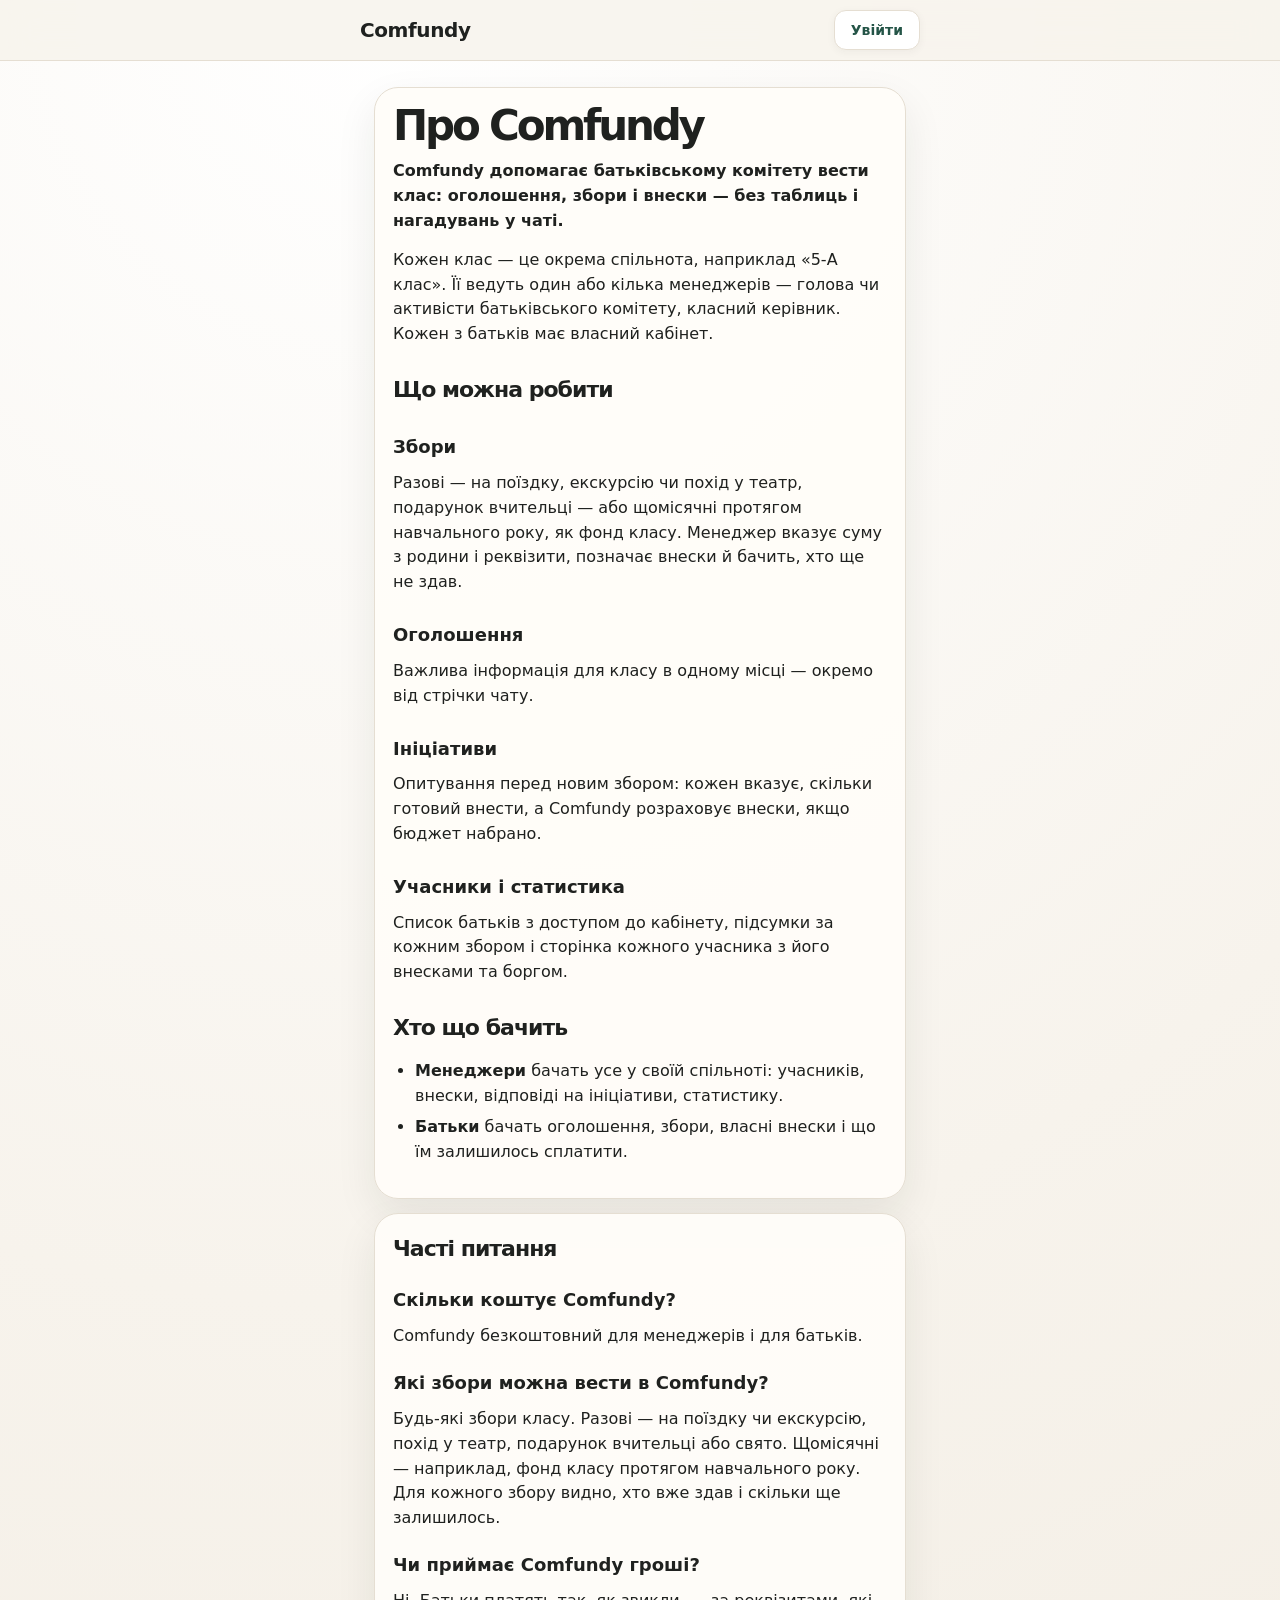
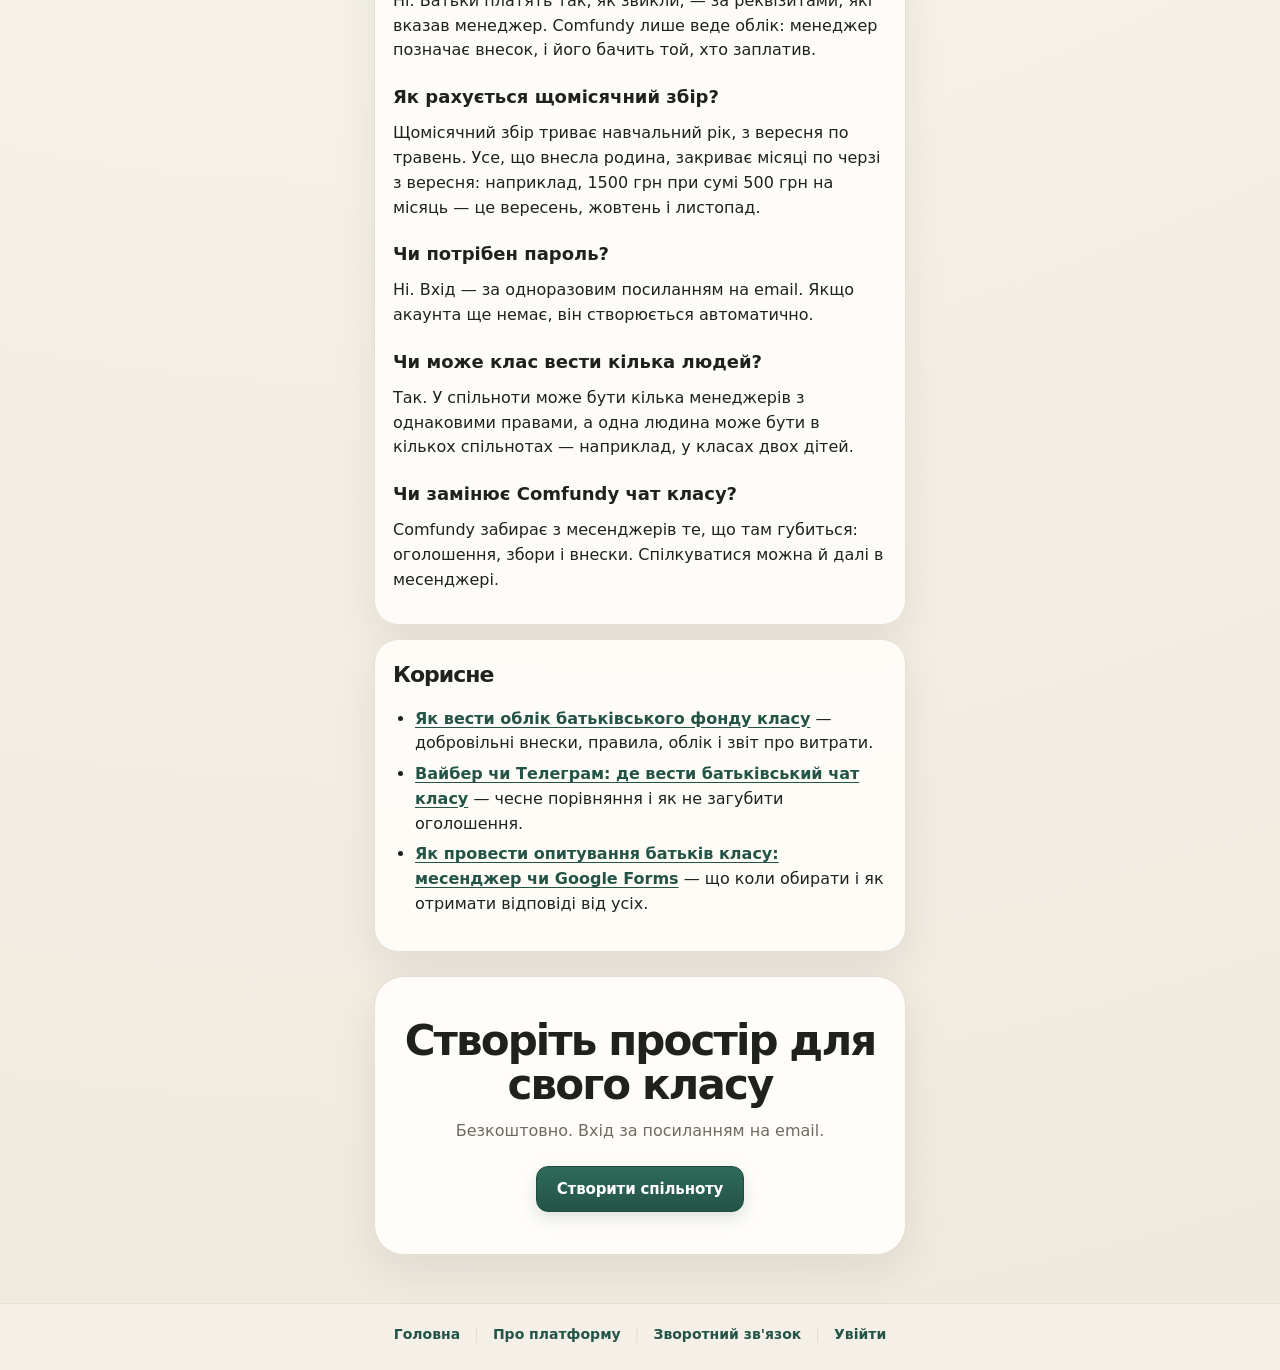
==== commit 4494d14d: "Сторінка-відповідь: опитування батьків класу — месенджер чи Google Forms" ====
--- a/about/index.html
+++ b/about/index.html
@@ -42,7 +42,7 @@
     ]
   }
   </script>
-  <link rel="stylesheet" href="/css/styles.css?v=0.4.2-r45">
+  <link rel="stylesheet" href="/css/styles.css?v=0.4.2-r44">
 </head>
 <body>
   <div class="topbar">
@@ -65,7 +65,7 @@
       <h3>Ініціативи</h3>
       <p>Опитування перед новим збором: кожен вказує, скільки готовий внести, а Comfundy розраховує внески, якщо бюджет набрано.</p>
       <h3>Учасники і статистика</h3>
-      <p>Список батьків з доступом до кабінету, підсумки за кожним збором і сторінка кожного учасника з його внесками і тим, скільки залишилось внести.</p>
+      <p>Список батьків з доступом до кабінету, підсумки за кожним збором і сторінка кожного учасника з його внесками та боргом.</p>
 
       <h2>Хто що бачить</h2>
       <ul>
@@ -97,6 +97,7 @@
       <ul>
         <li><a href="/fond-klasu/">Як вести облік батьківського фонду класу</a> — добровільні внески, правила, облік і звіт про витрати.</li>
         <li><a href="/viber-chy-telegram/">Вайбер чи Телеграм: де вести батьківський чат класу</a> — чесне порівняння і як не загубити оголошення.</li>
+        <li><a href="/opytuvannia-batkiv/">Як провести опитування батьків класу: месенджер чи Google Forms</a> — що коли обирати і як отримати відповіді від усіх.</li>
       </ul>
     </section>
 
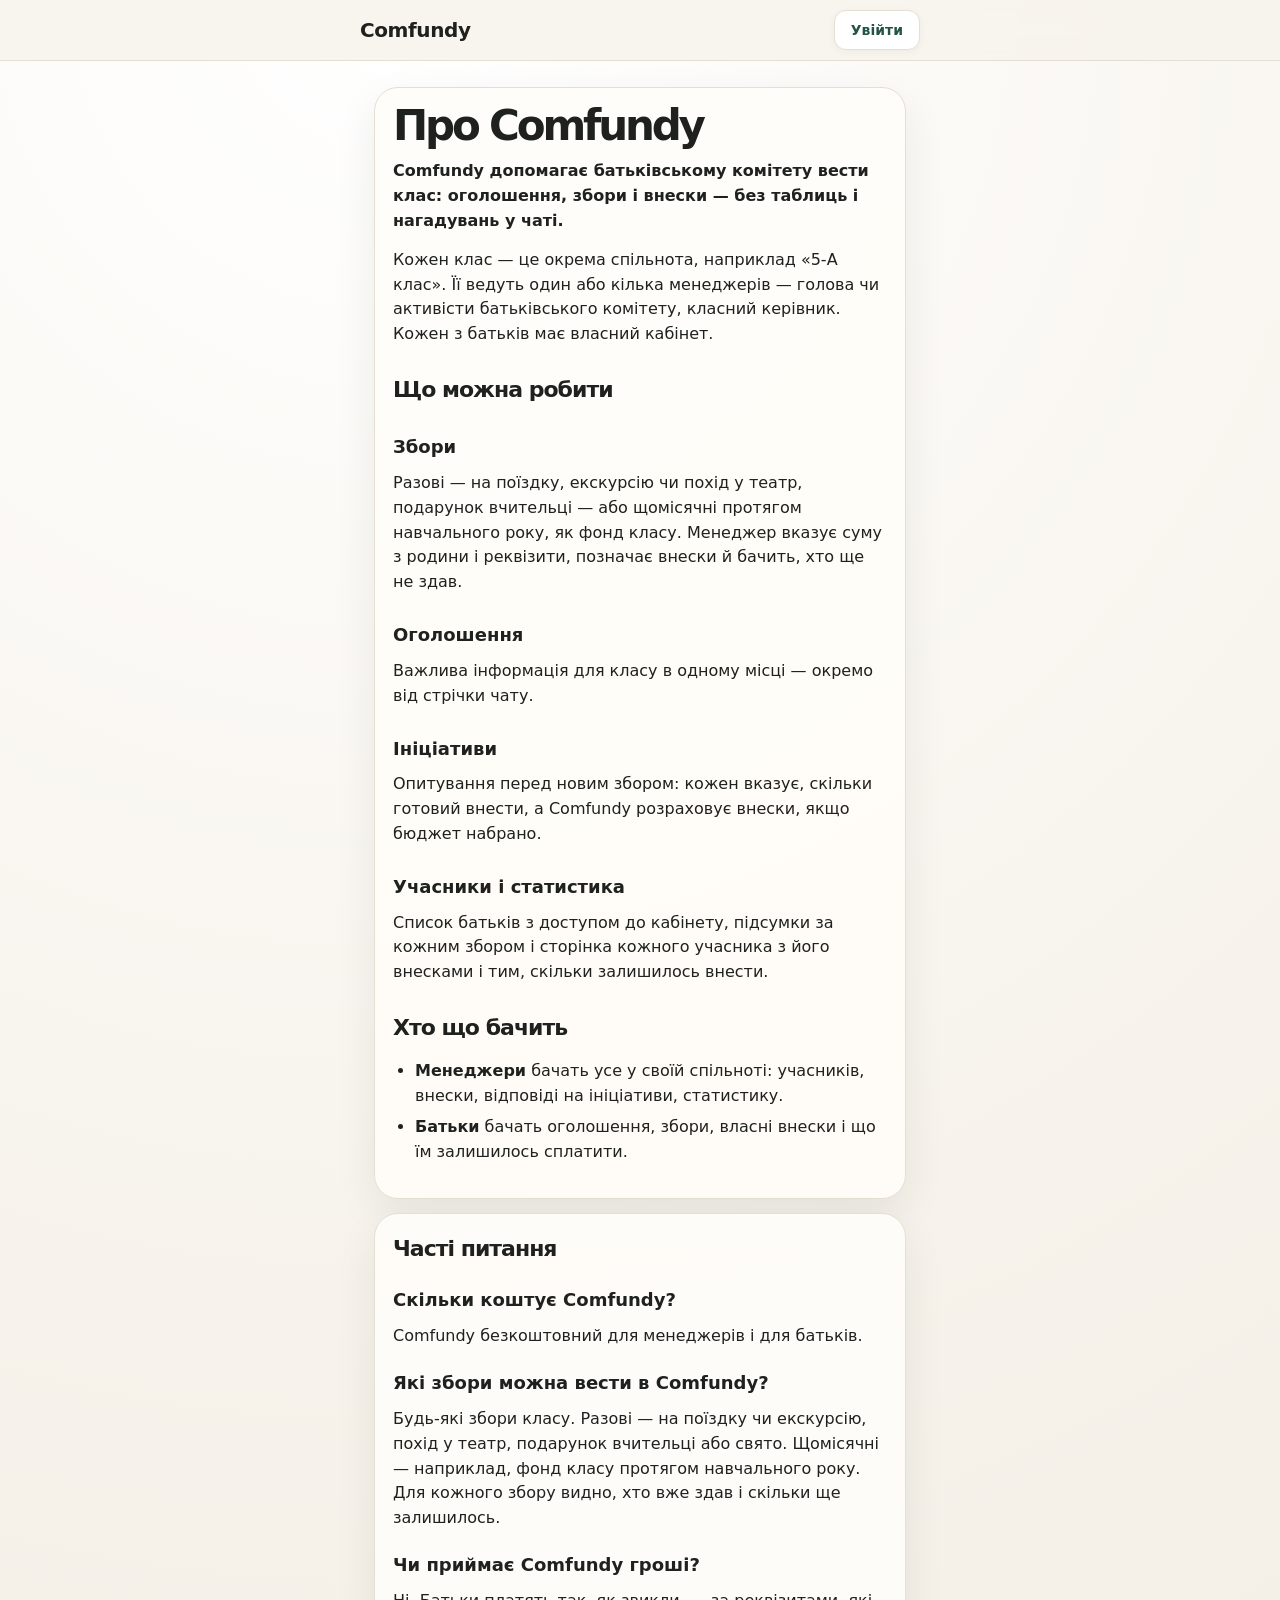
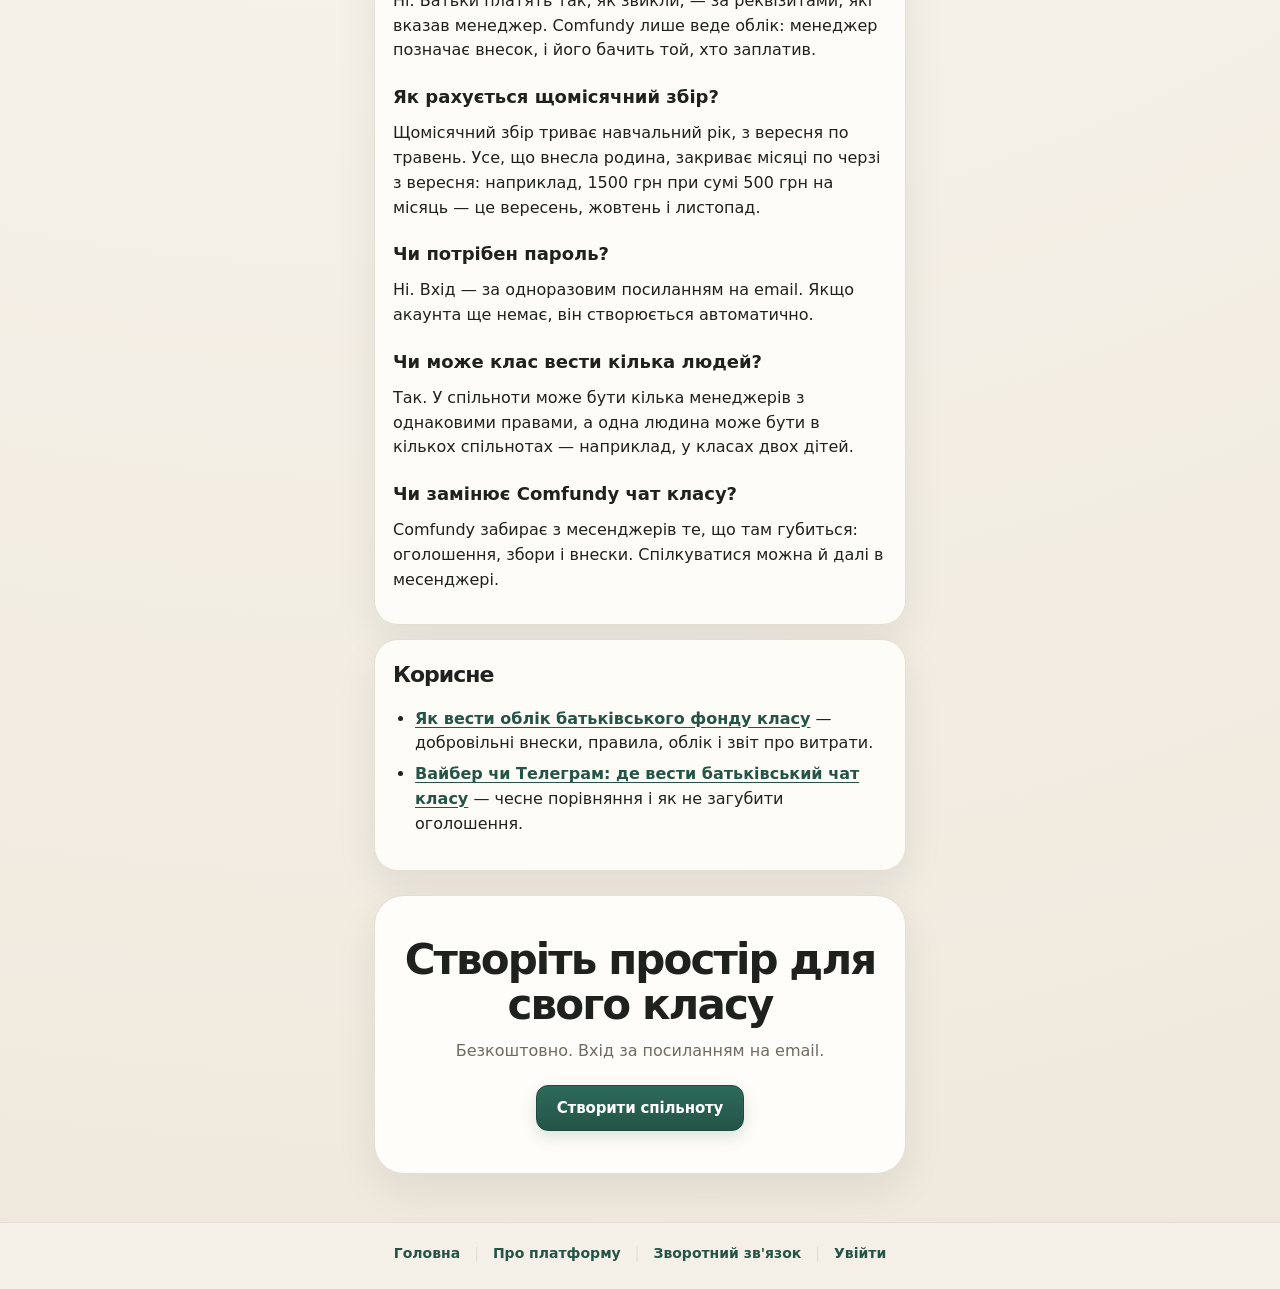
==== commit 8fbc8118: "Merge pull request #65 from P1amyanka/copy/no-borg Без слова «борг»: лендінг, «Про платформу», llms." ====
--- a/about/index.html
+++ b/about/index.html
@@ -42,7 +42,7 @@
     ]
   }
   </script>
-  <link rel="stylesheet" href="/css/styles.css?v=0.4.2-r44">
+  <link rel="stylesheet" href="/css/styles.css?v=0.4.2-r45">
 </head>
 <body>
   <div class="topbar">
@@ -65,7 +65,7 @@
       <h3>Ініціативи</h3>
       <p>Опитування перед новим збором: кожен вказує, скільки готовий внести, а Comfundy розраховує внески, якщо бюджет набрано.</p>
       <h3>Учасники і статистика</h3>
-      <p>Список батьків з доступом до кабінету, підсумки за кожним збором і сторінка кожного учасника з його внесками та боргом.</p>
+      <p>Список батьків з доступом до кабінету, підсумки за кожним збором і сторінка кожного учасника з його внесками і тим, скільки залишилось внести.</p>
 
       <h2>Хто що бачить</h2>
       <ul>
@@ -97,7 +97,6 @@
       <ul>
         <li><a href="/fond-klasu/">Як вести облік батьківського фонду класу</a> — добровільні внески, правила, облік і звіт про витрати.</li>
         <li><a href="/viber-chy-telegram/">Вайбер чи Телеграм: де вести батьківський чат класу</a> — чесне порівняння і як не загубити оголошення.</li>
-        <li><a href="/opytuvannia-batkiv/">Як провести опитування батьків класу: месенджер чи Google Forms</a> — що коли обирати і як отримати відповіді від усіх.</li>
       </ul>
     </section>
 
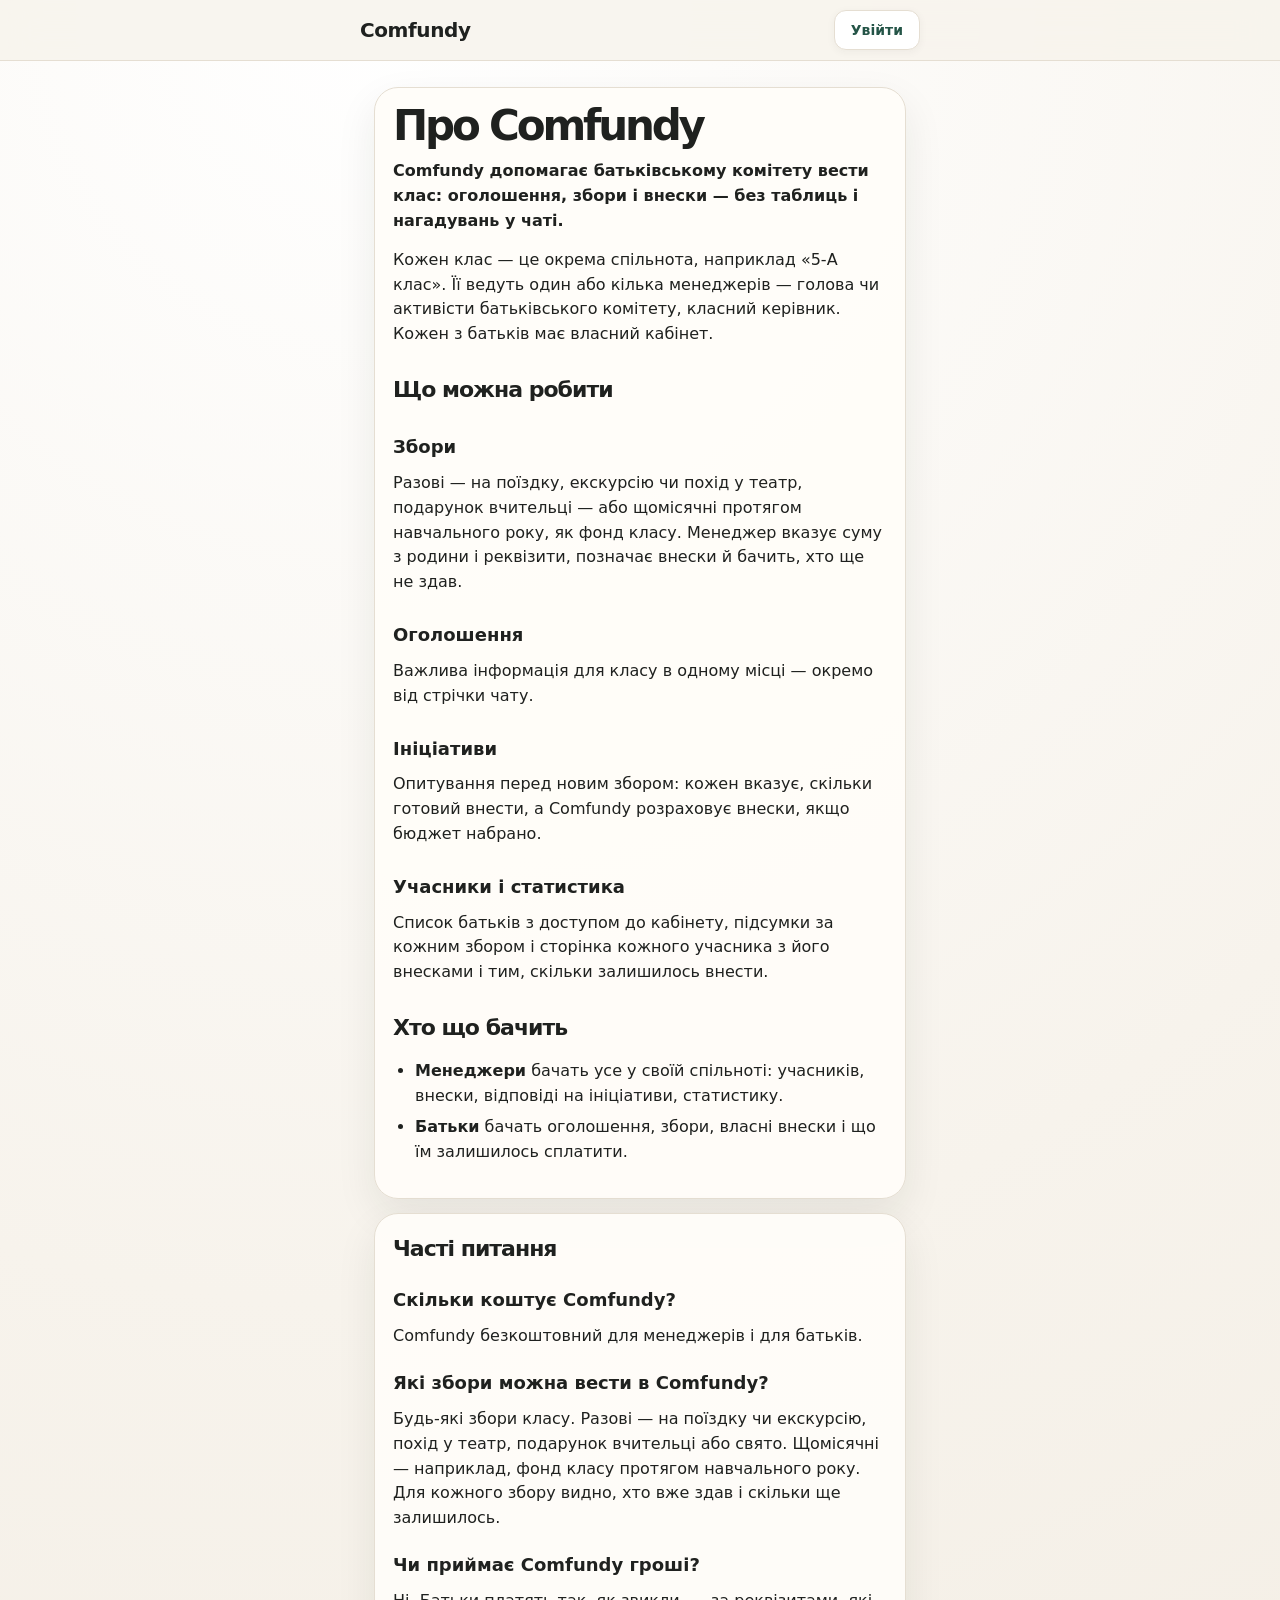
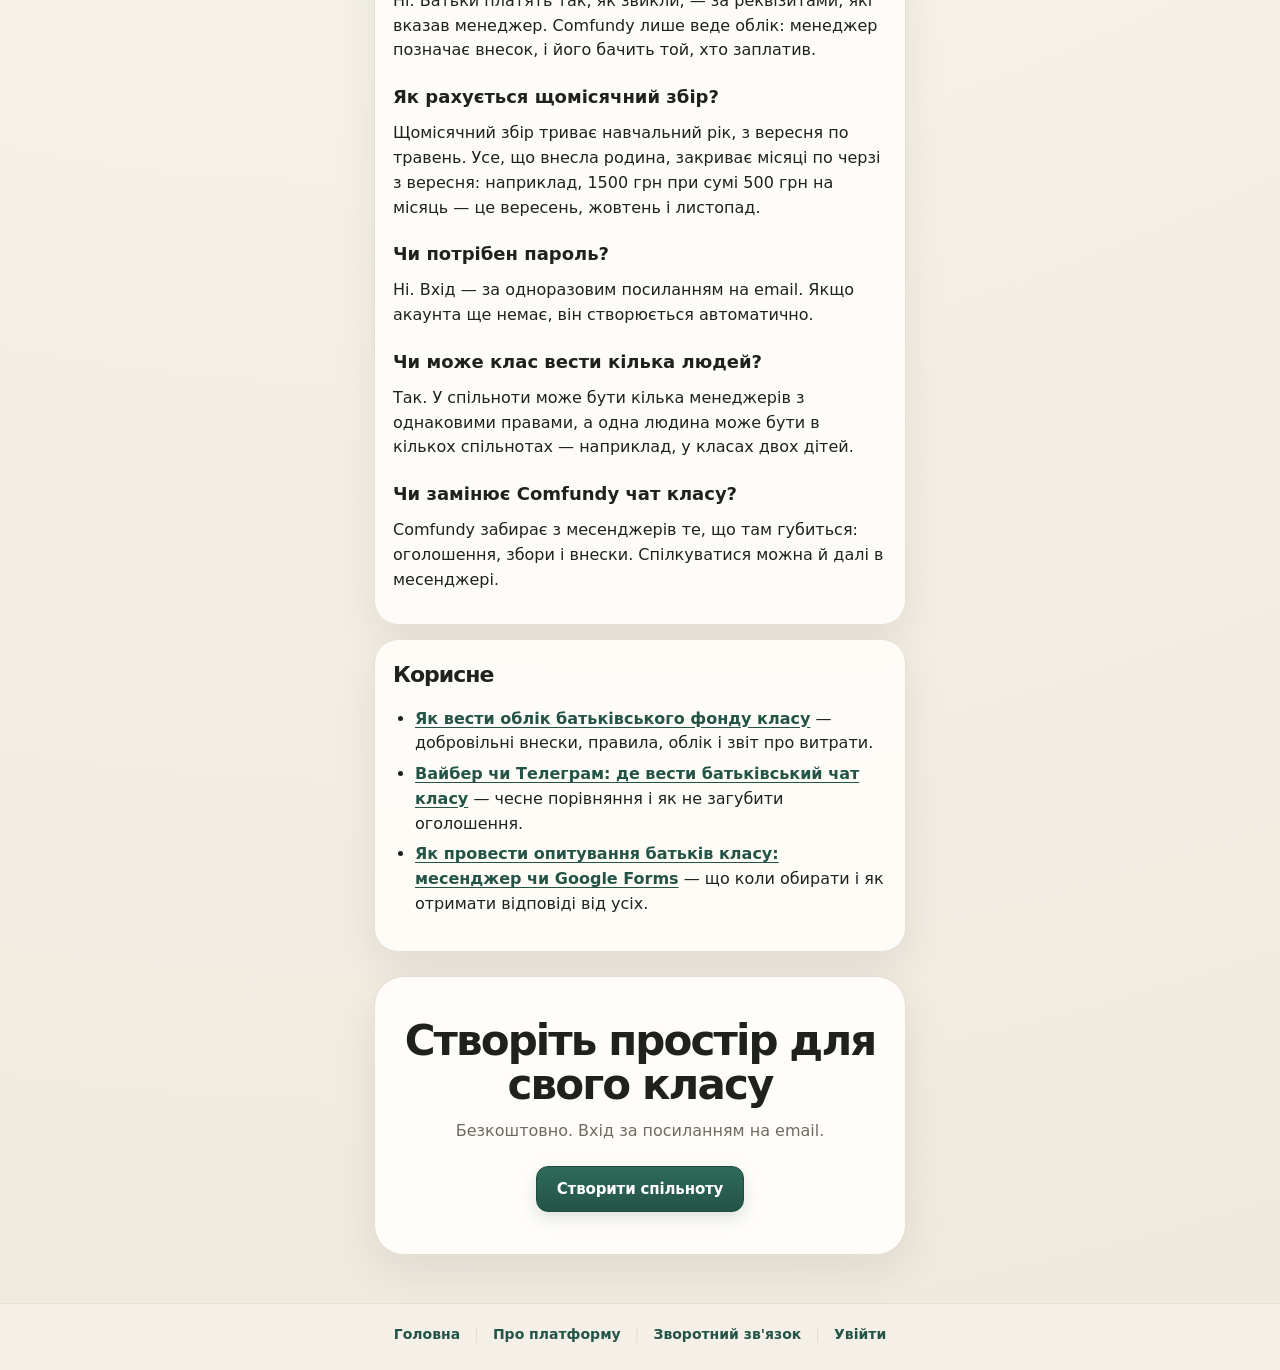
==== commit bd4e2f5e: "Merge pull request #66 from P1amyanka/content/opytuvannia Сторінка-відповідь: опитування батьків кла" ====
--- a/about/index.html
+++ b/about/index.html
@@ -97,6 +97,7 @@
       <ul>
         <li><a href="/fond-klasu/">Як вести облік батьківського фонду класу</a> — добровільні внески, правила, облік і звіт про витрати.</li>
         <li><a href="/viber-chy-telegram/">Вайбер чи Телеграм: де вести батьківський чат класу</a> — чесне порівняння і як не загубити оголошення.</li>
+        <li><a href="/opytuvannia-batkiv/">Як провести опитування батьків класу: месенджер чи Google Forms</a> — що коли обирати і як отримати відповіді від усіх.</li>
       </ul>
     </section>
 
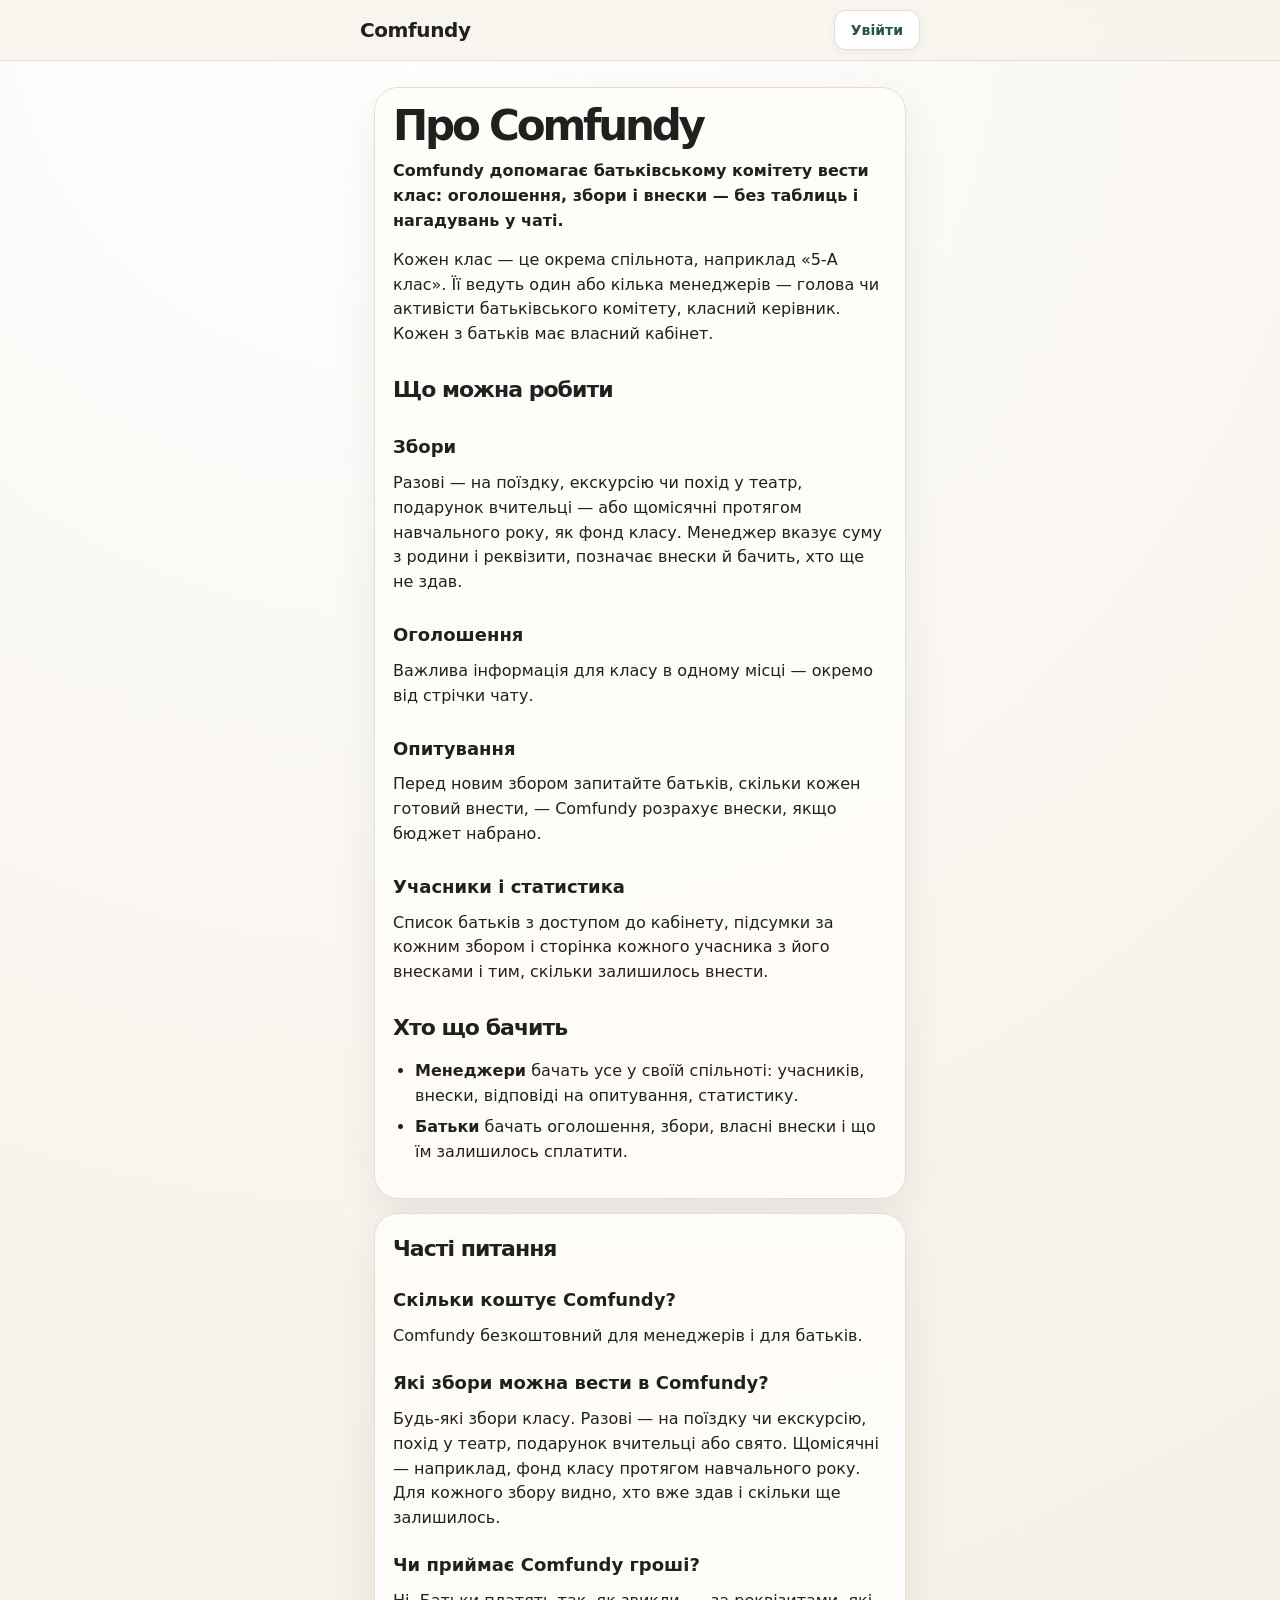
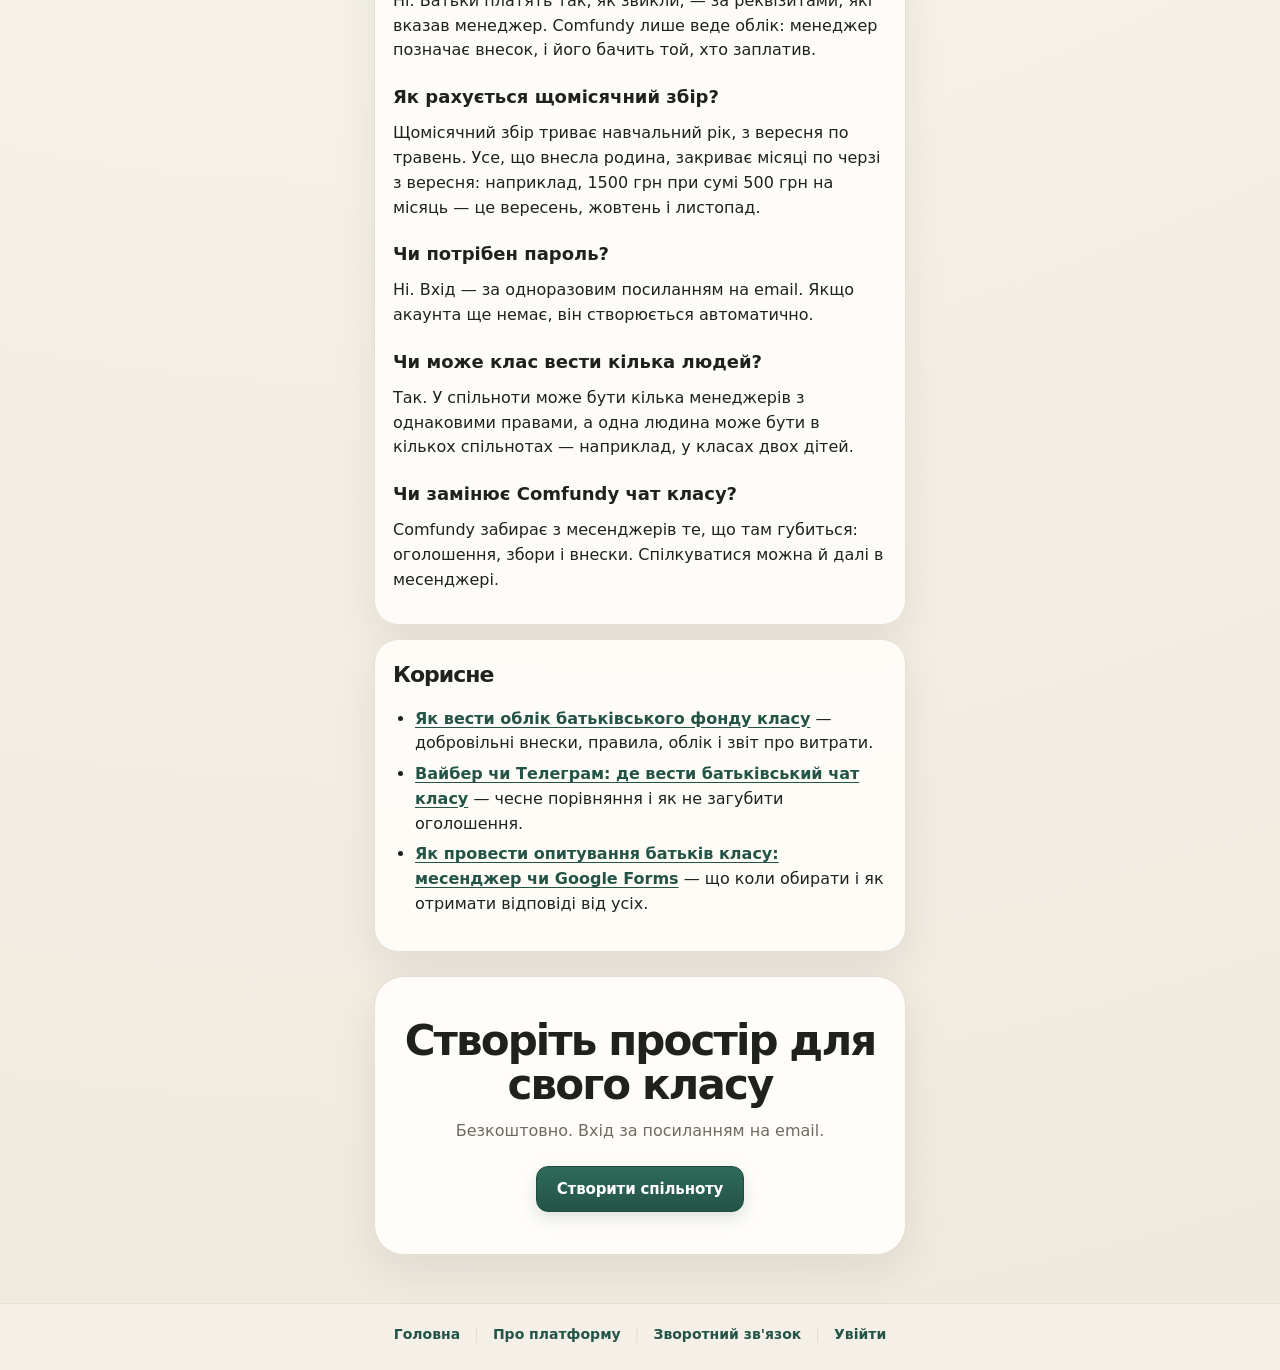
==== commit bf347d9a: "Ініціативи → «Опитування» (тип «Скільки готові внести»); опитування в «+»; тексти лендінгу, /about/," ====
--- a/about/index.html
+++ b/about/index.html
@@ -2,7 +2,7 @@
 <html lang="uk">
 <head>
   <meta charset="utf-8">
-  <meta http-equiv="Content-Security-Policy" content="default-src 'self'; script-src 'self' 'unsafe-inline' https://cdn.jsdelivr.net; connect-src 'self' https://rcnyixakafcpmigojfhe.supabase.co wss://rcnyixakafcpmigojfhe.supabase.co; img-src 'self' data:; style-src 'self' 'unsafe-inline'; font-src 'self'; manifest-src 'self'; object-src 'none'; base-uri 'self'; form-action 'self'">
+  <meta http-equiv="Content-Security-Policy" content="default-src 'self'; script-src 'self' 'unsafe-inline' https://cdn.jsdelivr.net https://gc.zgo.at; connect-src 'self' https://rcnyixakafcpmigojfhe.supabase.co wss://rcnyixakafcpmigojfhe.supabase.co https://comfundy.goatcounter.com; img-src 'self' data:; style-src 'self' 'unsafe-inline'; font-src 'self'; manifest-src 'self'; object-src 'none'; base-uri 'self'; form-action 'self'">
   <meta name="viewport" content="width=device-width,initial-scale=1,viewport-fit=cover">
   <meta name="theme-color" content="#245447">
   <title>Про Comfundy — як батьківському комітету вести збори, внески й оголошення</title>
@@ -42,7 +42,9 @@
     ]
   }
   </script>
-  <link rel="stylesheet" href="/css/styles.css?v=0.4.2-r45">
+  <link rel="stylesheet" href="/css/styles.css?v=0.4.2-r48">
+  <script src="/js/analytics.js?v=0.4.2-r48"></script>
+  <script data-goatcounter="https://comfundy.goatcounter.com/count" async src="https://gc.zgo.at/count.js"></script>
 </head>
 <body>
   <div class="topbar">
@@ -62,14 +64,14 @@
       <p>Разові — на поїздку, екскурсію чи похід у театр, подарунок вчительці — або щомісячні протягом навчального року, як фонд класу. Менеджер вказує суму з родини і реквізити, позначає внески й бачить, хто ще не здав.</p>
       <h3>Оголошення</h3>
       <p>Важлива інформація для класу в одному місці — окремо від стрічки чату.</p>
-      <h3>Ініціативи</h3>
-      <p>Опитування перед новим збором: кожен вказує, скільки готовий внести, а Comfundy розраховує внески, якщо бюджет набрано.</p>
+      <h3>Опитування</h3>
+      <p>Перед новим збором запитайте батьків, скільки кожен готовий внести, — Comfundy розрахує внески, якщо бюджет набрано.</p>
       <h3>Учасники і статистика</h3>
       <p>Список батьків з доступом до кабінету, підсумки за кожним збором і сторінка кожного учасника з його внесками і тим, скільки залишилось внести.</p>
 
       <h2>Хто що бачить</h2>
       <ul>
-        <li><strong>Менеджери</strong> бачать усе у своїй спільноті: учасників, внески, відповіді на ініціативи, статистику.</li>
+        <li><strong>Менеджери</strong> бачать усе у своїй спільноті: учасників, внески, відповіді на опитування, статистику.</li>
         <li><strong>Батьки</strong> бачать оголошення, збори, власні внески і що їм залишилось сплатити.</li>
       </ul>
     </article>
--- a/css/styles.css
+++ b/css/styles.css
@@ -128,7 +128,7 @@
 }
 
 /* Cabinet buttons in the landing style (rounded rectangle, soft gradient, subtle lift). */
-:is(.app,.comment-drawer) :is(button,.button):not(.comment-link,.drawer-close,.drawer-backdrop,.community-card-open,.autosuggest-option,.menu-button){
+:is(.app,.comment-drawer) :is(button,.button):not(.comment-link,.drawer-close,.drawer-backdrop,.community-card-open,.autosuggest-option,.menu-button,.link-button){
   border-radius:12px;
   border:1px solid #1f4a3f;
   background:linear-gradient(180deg,#2d6a5a 0%,#245447 100%);
@@ -138,12 +138,12 @@
   letter-spacing:-.01em;
   transition:transform .15s ease,box-shadow .15s ease,background .15s ease;
 }
-:is(.app,.comment-drawer) :is(button,.button):not(.comment-link,.drawer-close,.drawer-backdrop,.community-card-open,.autosuggest-option,.menu-button):hover{
+:is(.app,.comment-drawer) :is(button,.button):not(.comment-link,.drawer-close,.drawer-backdrop,.community-card-open,.autosuggest-option,.menu-button,.link-button):hover{
   transform:translateY(-1px);
   background:linear-gradient(180deg,#275f51 0%,#1f4a3f 100%);
   box-shadow:0 8px 18px rgba(36,84,71,.2);
 }
-:is(.app,.comment-drawer) :is(button,.button):not(.comment-link,.drawer-close,.drawer-backdrop,.community-card-open,.autosuggest-option,.menu-button):active{
+:is(.app,.comment-drawer) :is(button,.button):not(.comment-link,.drawer-close,.drawer-backdrop,.community-card-open,.autosuggest-option,.menu-button,.link-button):active{
   transform:translateY(0);
   box-shadow:0 3px 10px rgba(36,84,71,.16);
 }
@@ -480,3 +480,18 @@
 .manager-menu-switch svg{flex:none;width:20px;height:20px;fill:none;stroke:currentColor;stroke-width:2;stroke-linecap:round;stroke-linejoin:round}
 .manager-menu-switch:hover span{text-decoration:underline}
 .info-card p a,.info-card li a{color:var(--accent);font-weight:750;text-underline-offset:3px}
+
+/* Статус доступу учасника: плашка + текстова кнопка під нею */
+.member-access{display:flex;flex-direction:column;align-items:flex-end;gap:4px}
+button.link-button{background:transparent;border:0;border-radius:0;min-height:0;width:auto;display:inline;padding:2px 0;font:inherit;font-size:12.5px;font-weight:800;color:var(--accent);cursor:pointer;text-decoration:underline;text-underline-offset:2px;box-shadow:none;transform:none}
+button.link-button:disabled{color:var(--muted);cursor:default}
+/* Share an announcement to a messenger group */
+.announcement-actions{display:inline-flex;align-items:center;gap:16px}
+.announcement-card .announcement-actions :is(a,button).comment-link{color:var(--accent);font-size:13px;line-height:20px;font-weight:850;text-decoration:none;letter-spacing:0}
+.announcement-card .announcement-actions :is(a,button).comment-link:hover{text-decoration:underline}
+.share-drawer{height:auto}
+.share-preview{margin:16px 0 4px;padding:14px;border:1px solid var(--line);border-radius:16px;background:#fff;white-space:pre-wrap;overflow-wrap:anywhere;font:inherit;font-size:14px;line-height:1.5;color:var(--ink)}
+.share-buttons{grid-template-columns:1fr 1fr}
+.share-buttons .secondary{grid-column:1/-1}
+.announcement-single h1{margin:0 0 10px;font-size:clamp(26px,7vw,36px);letter-spacing:-.04em}
+.share-buttons.single{grid-template-columns:1fr}
